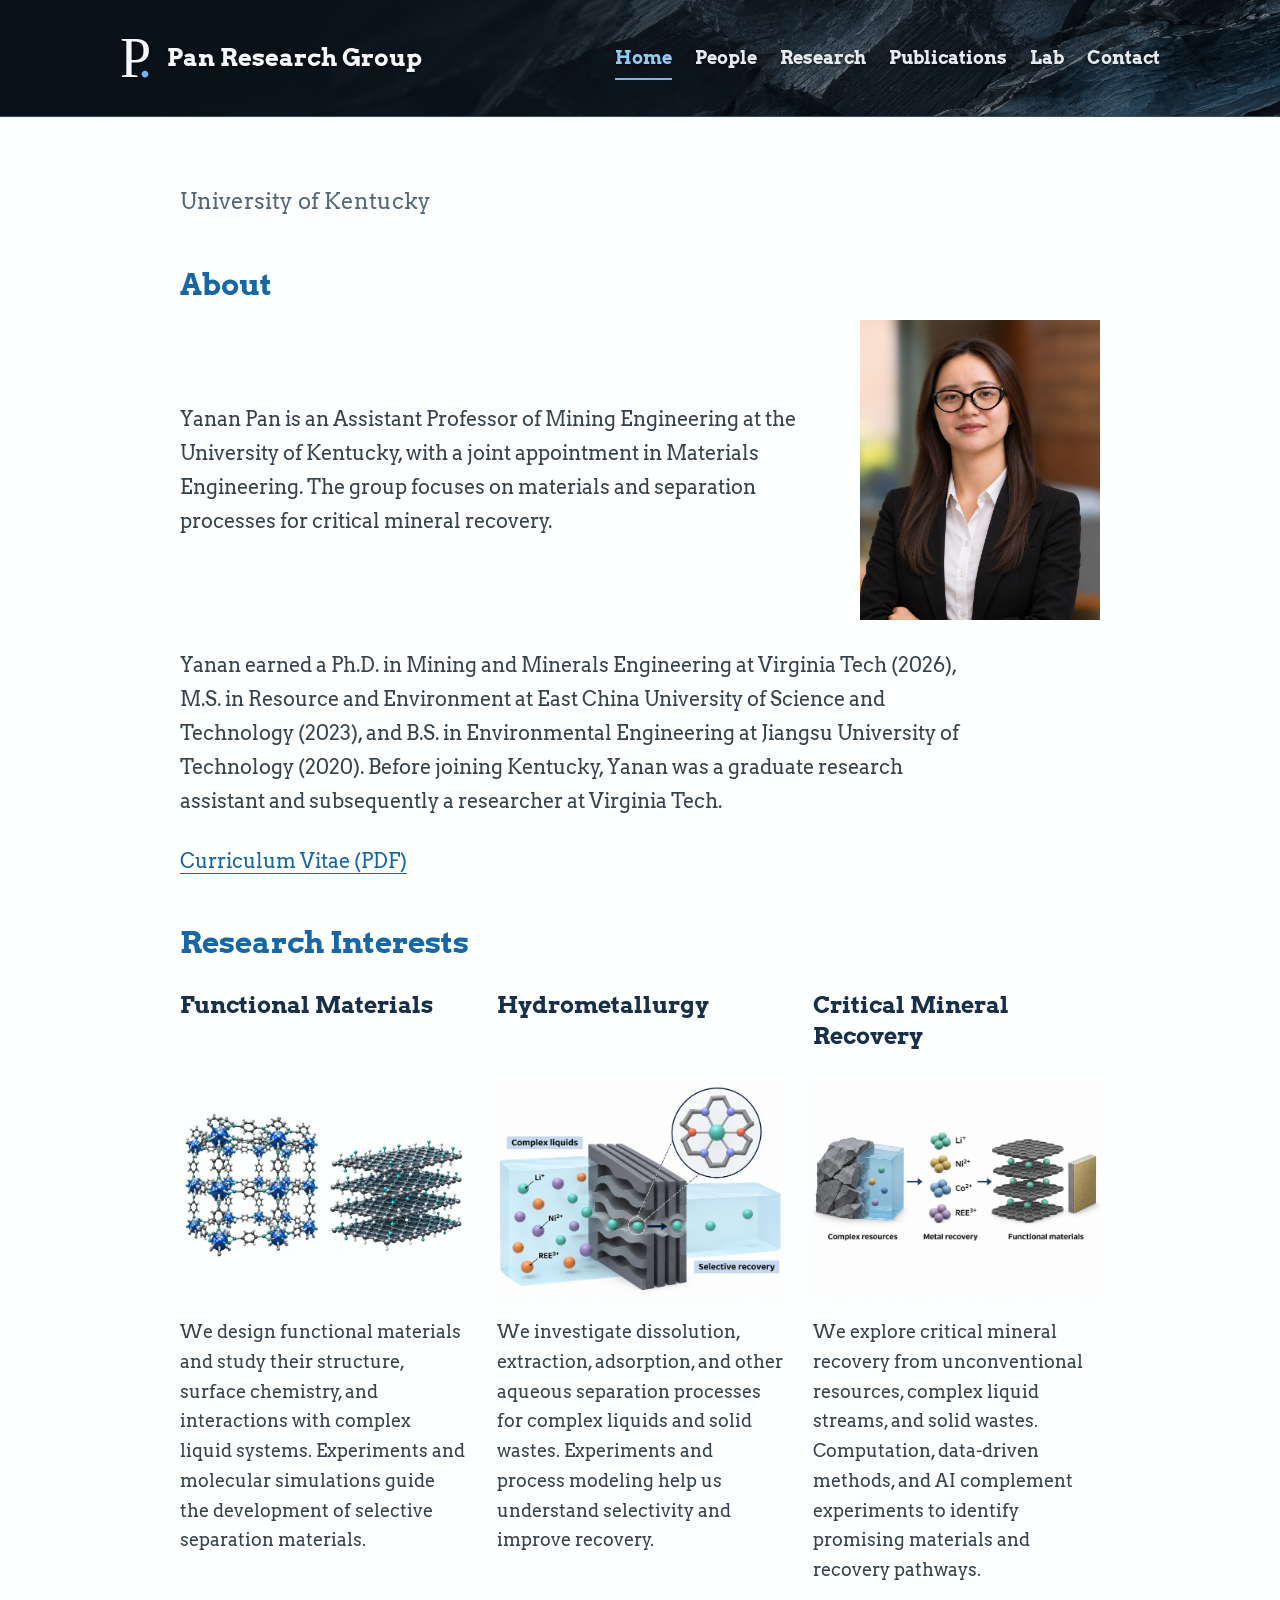
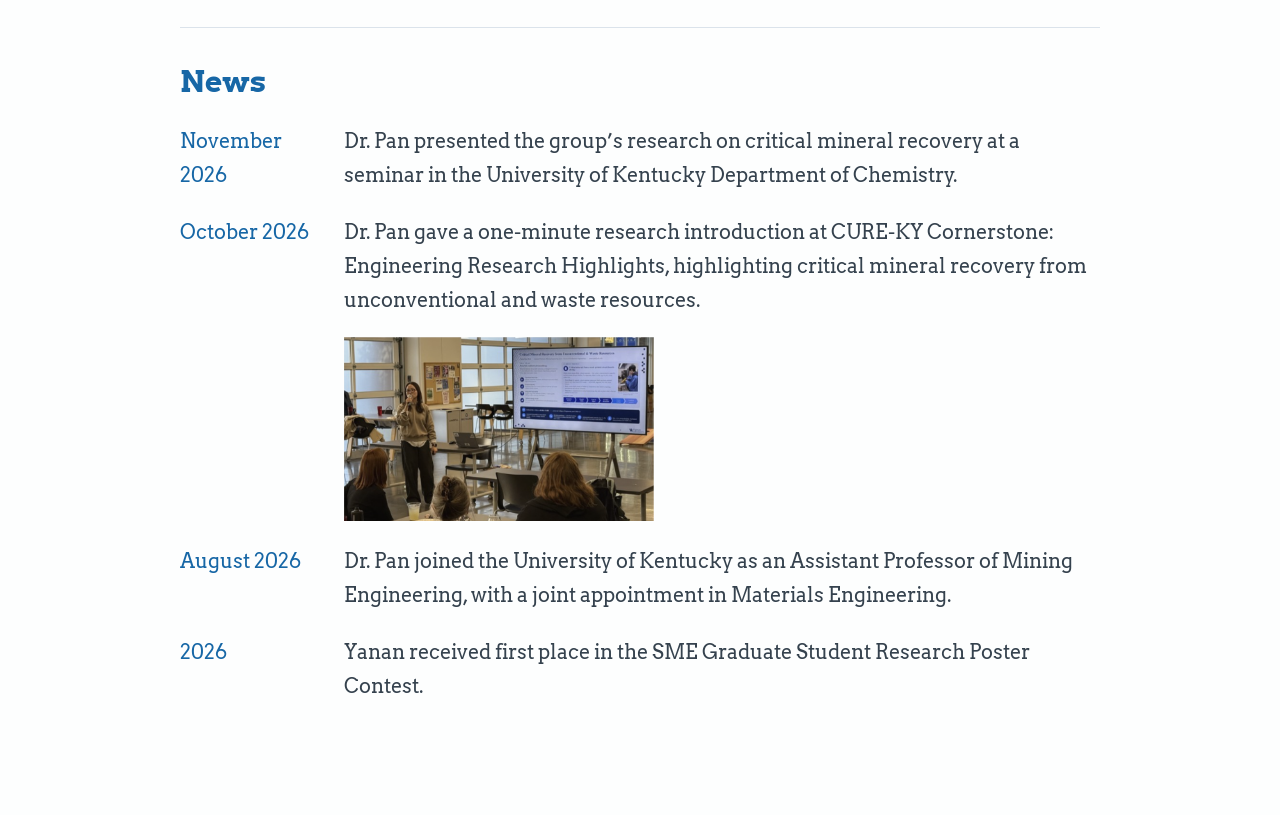
==== index.html @ d1abdb75 "Add Fe removal paper and refine figure, publication style, and News names" ====
<!doctype html>
<html lang="en">
<head>
  <meta charset="utf-8">
  <meta name="viewport" content="width=device-width, initial-scale=1">
  <meta name="description" content="Pan Research Group at the University of Kentucky. Materials, separations, and critical mineral recovery.">
  <title>Home | Pan Research Group</title>
  <link rel="stylesheet" href="styles.css">
</head>
<body>
  <a class="skip" href="#main">Skip to content</a>
  <header class="site-header">
    <div class="site-name"><span class="monogram" aria-hidden="true">P<span>.</span></span><span>Pan Research Group</span></div>
    <nav aria-label="Main navigation">
      <a href="index.html" aria-current="page">Home</a>
      <a href="people.html">People</a>
      <a href="research.html">Research</a>
      <a href="publications.html">Publications</a>
      <a href="lab.html">Lab</a>
      <a href="contact.html">Contact</a>
    </nav>
  </header>
  <main id="main">
    <p class="subtitle">University of Kentucky</p>
    <section>
      <h1 class="about-heading">About</h1>
      <div class="about-lead">
        <img class="portrait home-portrait" src="images/yanan-pan.png" alt="Yanan Pan" width="240" height="300" decoding="async">
        <p>Yanan Pan is an Assistant Professor of Mining Engineering at the University of Kentucky, with a joint appointment in Materials Engineering. The group focuses on materials and separation processes for critical mineral recovery.</p>
      </div>
      <p>Yanan earned a Ph.D. in Mining and Minerals Engineering at Virginia Tech (2026), M.S. in Resource and Environment at East China University of Science and Technology (2023), and B.S. in Environmental Engineering at Jiangsu University of Technology (2020). Before joining Kentucky, Yanan was a graduate research assistant and subsequently a researcher at Virginia Tech.</p>
      <p class="cv-link"><a href="documents/Yanan-Pan-CV.pdf" type="application/pdf" target="_blank" rel="noopener">Curriculum Vitae (PDF)</a></p>
    </section>
    <section>
      <h2 id="research-interests">Research Interests</h2>
      <div class="interest-gallery">
        <article class="interest-item">
          <h3>Functional Materials</h3>
          <img class="interest-image" src="images/functional-materials-editorial.png?v=20261115b" alt="Conceptual MOF-inspired crystal framework and layered material with a transparent background." width="1536" height="1024" loading="lazy" decoding="async">
          <p>We design functional materials and study their structure, surface chemistry, and interactions with complex liquid systems. Experiments and molecular simulations guide the development of selective separation materials.</p>
        </article>
        <article class="interest-item">
          <h3>Hydrometallurgy</h3>
          <img class="interest-image" src="images/hydrometallurgy-editorial.png?v=20261115b" alt="Conceptual ion transport through a selective layered material, with a molecular binding-site inset." width="1448" height="1086" loading="lazy" decoding="async">
          <p>We investigate dissolution, extraction, adsorption, and other aqueous separation processes for complex liquids and solid wastes. Experiments and process modeling help us understand selectivity and improve recovery.</p>
        </article>
        <article class="interest-item">
          <h3>Critical Mineral Recovery</h3>
          <img class="interest-image" src="images/critical-minerals-editorial.png?v=20261115b" alt="Conceptual recovery of lithium, nickel, cobalt and rare-earth ions from complex resources for functional materials." width="1448" height="1086" loading="lazy" decoding="async">
          <p>We explore critical mineral recovery from unconventional resources, complex liquid streams, and solid wastes. Computation, data-driven methods, and AI complement experiments to identify promising materials and recovery pathways.</p>
        </article>
      </div>
    </section>
    <section class="home-section">
      <h2>News</h2>
      <ul class="news">
        <li><time datetime="2026-11">November 2026</time><p>Dr. Pan presented the group’s research on critical mineral recovery at a seminar in the University of Kentucky Department of Chemistry.</p></li>
        <li><time datetime="2026-10">October 2026</time><div class="news-content"><p>Dr. Pan gave a one-minute research introduction at CURE-KY Cornerstone: Engineering Research Highlights, highlighting critical mineral recovery from unconventional and waste resources.</p>
          <div class="news-photo"><img src="images/cure-ky-october-2026.png" alt="Yanan Pan presenting research on critical mineral recovery at CURE-KY Cornerstone in October 2026." width="1077" height="892" loading="lazy" decoding="async"></div>
        </div></li>
        <li><time datetime="2026-08">August 2026</time><p>Dr. Pan joined the University of Kentucky as an Assistant Professor of Mining Engineering, with a joint appointment in Materials Engineering.</p></li>
        <li><time datetime="2026">2026</time><p>Yanan received first place in the SME Graduate Student Research Poster Contest.</p></li>
      </ul>
    </section>
  </main>
</body>
</html>
---- styles.css ----
/* A quiet, text-first academic website. */
:root { color-scheme: light; --ink: #24394a; --body: #3e464d; --accent: #294e71; --line: #d9dfe3; }
* { box-sizing: border-box; }
body { margin: 0; background: #fdfdfb; color: var(--body); font-family: Arial, Helvetica, sans-serif; font-size: 20px; line-height: 1.7; }
.site-header, main { width: min(920px, calc(100% - 64px)); margin-inline: auto; }
.site-header { display: flex; align-items: center; justify-content: space-between; gap: 32px; padding: 32px 0 25px; border-bottom: 1px solid var(--line); }
.site-name { color: var(--ink); font-family: Georgia, 'Times New Roman', serif; font-size: 24px; white-space: nowrap; }
nav { display: flex; gap: 27px; flex-wrap: wrap; }
a { color: var(--accent); text-underline-offset: 5px; text-decoration-thickness: 1px; }
a:hover { color: #101f2b; }
nav a { font-size: 18px; text-decoration: none; padding: 5px 0; }
nav a[aria-current="page"] { color: var(--ink); box-shadow: 0 2px var(--accent); }
a:focus-visible { outline: 2px solid var(--accent); outline-offset: 5px; }
main { padding: 58px 0 80px; }
h1, h2 { color: var(--ink); font-family: Georgia, 'Times New Roman', serif; font-weight: 400; }
h1 { margin: 0; font-size: clamp(40px, 5vw, 56px); line-height: 1.15; letter-spacing: -1.1px; }
h2 { margin: 0 0 16px; font-size: 30px; line-height: 1.3; }
p { max-width: 780px; margin: 0 0 20px; }
.subtitle { margin-top: 14px; color: var(--accent); font-size: 22px; }
section { margin-top: 45px; }
.interests { margin: 0; padding-left: 25px; }
.interests li { padding-left: 6px; margin: 9px 0; }
.interests li::marker { color: var(--accent); }
.education { list-style: none; margin: 0; padding: 0; }
.education li { margin-bottom: 25px; }
strong { font-weight: 600; }
.contact { margin-top: 42px; }
.publication-intro { margin-top: 25px; }
.papers { list-style: none; padding: 0; margin: 42px 0 0; }
.papers li { padding: 0 0 30px; margin-bottom: 30px; border-bottom: 1px solid var(--line); }
.papers li:last-child { border-bottom: 0; margin-bottom: 0; padding-bottom: 0; }
.papers h2 { font-family: Arial, Helvetica, sans-serif; font-size: 23px; line-height: 1.5; font-weight: 600; margin-bottom: 15px; }
.papers h2 a { text-decoration: none; }
.papers h2 a:hover { text-decoration: underline; }
.papers p { margin: 4px 0; font-size: 18px; line-height: 1.65; }
.skip { position: absolute; top: -100px; left: 16px; padding: 8px 12px; background: white; }
.skip:focus { top: 8px; }
@media(max-width: 760px) {
  .site-header, main { width: calc(100% - 40px); }
  .site-header { align-items: flex-start; flex-direction: column; gap: 18px; padding: 25px 0 20px; }
  nav { gap: 24px; }
  nav a { font-size: 17px; }
  main { padding-top: 38px; padding-bottom: 55px; }
  body { font-size: 19px; }
  h1 { font-size: 42px; }
  h2 { font-size: 28px; }
  section { margin-top: 36px; }
  .subtitle { font-size: 20px; }
  .papers h2 { font-size: 22px; }
}
@media(max-width: 370px) { nav { gap: 17px; } nav a { font-size: 16px; } }

/* Restore the original monogram; keep the page text-led. */
.site-name { display: flex; align-items: center; gap: 15px; }
.monogram { font-family: Georgia, 'Times New Roman', serif; font-size: 56px; line-height: 1; letter-spacing: -7px; padding-right: 7px; }
.monogram span { color: #347969; }
.home-section { border-top: 1px solid var(--line); padding-top: 34px; margin-top: 42px; }
.home-education, .projects, .news { list-style: none; padding: 0; margin: 0; }
.home-education li, .projects li { margin-bottom: 23px; }
.home-education li:last-child, .projects li:last-child { margin-bottom: 0; }
.news li { display: grid; grid-template-columns: 140px 1fr; gap: 24px; margin-top: 23px; }
.news time { color: var(--accent); }
.news p { margin: 0; }
@media (min-width: 761px) and (max-width: 980px) { .site-header { flex-direction: column; align-items: flex-start; gap: 20px; } }
@media (max-width: 760px) { .monogram { font-size: 50px; } .site-name { gap: 13px; } .home-section { padding-top: 28px; margin-top: 34px; } .news li { grid-template-columns: 1fr; gap: 6px; } }

.students { border-top: 1px solid var(--line); padding-top: 32px; }
.student-list { list-style: none; margin: 0; padding: 0; }
.student-list li { margin-top: 25px; }
.student-list h3 { font-family: Georgia, 'Times New Roman', serif; font-size: 25px; font-weight: 400; line-height: 1.3; color: var(--ink); margin: 0 0 8px; }
.student-list p { margin: 0; }

/* Consistent 4:5 portrait windows; original photo files remain unchanged. */
.portrait { display: block; width: 240px; height: 300px; object-fit: cover; object-position: 50% 30%; flex: none; }
.person-row { display: grid; grid-template-columns: 240px minmax(0, 1fr); gap: 38px; align-items: start; }
.person-details { padding-top: 5px; }
.person-details p:last-child { margin-bottom: 0; }
.student-list .person-row { margin-top: 32px; }
.student-list h3 { font-size: 28px; }
.about-lead { display: grid; grid-template-columns: minmax(0, 1fr) 240px; gap: 36px; align-items: center; margin-bottom: 28px; }
.about-lead .portrait { grid-column: 2; grid-row: 1; }
.about-lead p { grid-column: 1; grid-row: 1; margin: 0; }
@media (max-width: 620px) {
  .about-lead, .person-row { grid-template-columns: 1fr; gap: 24px; }
  .about-lead .portrait, .about-lead p { grid-column: auto; grid-row: auto; }
  .portrait { max-width: 100%; }
  .student-list .person-row { margin-top: 32px; }
}

/* Dark frame with a clear, blue-accented reading surface. */
:root { --ink: #172f48; --body: #35424e; --accent: #1767a6; --line: #dbe3eb; }
body { background: #191d23; }
.site-header { width: min(1040px, calc(100% - 64px)); padding: 30px 0; border-bottom: 0; }
.site-name { color: #f6f8fb; }
.monogram span { color: #72b9ed; }
nav a { color: #e6ebf1; }
nav a:hover { color: #8dccf7; }
nav a[aria-current="page"] { color: #8dccf7; box-shadow: 0 2px #72b9ed; }
main { width: min(1040px, calc(100% - 64px)); background: #fdfefe; margin-bottom: 48px; padding: 52px 60px 64px; border-top: 4px solid #428ec5; }
h1 { color: #152a3e; }
h2 { color: #1767a6; }
.subtitle { color: #52677b; }
.student-list h3 { color: #172f48; }
.home-section, .students { border-color: #dbe3eb; }
.portrait { background: #e5eaf0; }
@media(max-width: 760px) {
  .site-header { width: calc(100% - 40px); padding: 24px 0; }
  main { width: calc(100% - 24px); padding: 32px 22px 44px; margin-bottom: 24px; }
  h1 { font-size: 40px; }
}
@media (min-width: 621px) and (max-width: 820px) { .about-lead, .person-row { grid-template-columns: 1fr; gap: 24px; } .about-lead .portrait, .about-lead p { grid-column: auto; grid-row: auto; } }

/* Recruitment announcement, with the same restrained blue accent. */
nav { column-gap: 23px; row-gap: 10px; }
.openings { border-left: 3px solid #428ec5; padding: 3px 0 3px 25px; }
.opening-term { color: var(--accent); font-size: 24px; font-weight: 600; margin-top: -4px; }
.openings p:last-child { margin-bottom: 0; }
.contact-email { overflow-wrap: anywhere; }
@media(max-width: 760px) { .openings { padding-left: 18px; } nav { column-gap: 24px; row-gap: 10px; } }

/* Typography matched to quan-research.com: Arvo regular and bold. */
@font-face { font-family: 'Arvo'; font-style: normal; font-weight: 400; font-display: swap; src: url('fonts/arvo-regular.ttf') format('truetype'); }
@font-face { font-family: 'Arvo'; font-style: normal; font-weight: 700; font-display: swap; src: url('fonts/arvo-bold.ttf') format('truetype'); }
@font-face { font-family: 'Arvo'; font-style: italic; font-weight: 400; font-display: swap; src: url('fonts/arvo-italic.ttf') format('truetype'); }
@font-face { font-family: 'Arvo'; font-style: italic; font-weight: 700; font-display: swap; src: url('fonts/arvo-bold-italic.ttf') format('truetype'); }
body, .site-name, h1, h2, h3, .student-list h3, .papers h2 { font-family: 'Arvo', Georgia, serif; }
h1, h2, h3, .site-name, .student-list h3, .papers h2, nav a { font-weight: 700; }
strong, .opening-term { font-weight: 700; }
h1 { letter-spacing: -0.5px; }
.monogram { font-family: Georgia, 'Times New Roman', serif; font-weight: 400; }
@media (max-width: 1150px) { .site-header { flex-direction: column; align-items: flex-start; gap: 20px; } }

/* Full-width light page; dark background belongs only to the top navigation. */
body { background: #fdfefe; }
.site-header {
  width: 100%;
  background: #191d23;
  padding: 30px max(32px, calc((100% - 1040px) / 2));
}
main { border-top: 0; }
@media(max-width: 760px) {
  .site-header { width: 100%; padding: 24px 20px; }
}

.affiliation-logos { display: flex; align-items: center; justify-content: space-between; gap: 36px; background: #0033a0; padding: 28px 32px; margin: 30px 0 0; }
.affiliation-logos img { display: block; height: auto; object-fit: contain; min-width: 0; }
.university-logo { width: 39%; }
.college-logo { width: 53%; }
.cv-link { margin: 26px 0 0; }
@media(max-width: 640px) { .affiliation-logos { flex-direction: column; gap: 22px; padding: 26px 20px; } .university-logo { width: min(100%, 300px); } .college-logo { width: 100%; max-width: 380px; } }

/* Dark mineral texture is decorative; the reading area stays light. */
.site-header {
  background-color: #111a24;
  background-image: linear-gradient(90deg, rgba(8, 16, 25, .70), rgba(8, 16, 25, .38)), url('images/mineral-header.png');
  background-size: cover;
  background-position: center 52%;
  border-bottom: 1px solid #354b60;
}
.site-name, nav a { text-shadow: 0 1px 3px rgba(0, 0, 0, .65); }
.about-heading { color: var(--accent); font-size: 30px; line-height: 1.3; letter-spacing: normal; margin: 0 0 16px; }
@media(max-width: 760px) { .site-header { background-position: 65% center; } .about-heading { font-size: 28px; } }
@media(max-width: 400px) { .site-name { font-size: 18px; gap: 10px; } .monogram { font-size: 44px; } }

/* One full illustration beneath each research-interest heading. */
.interest-gallery { margin-top: 28px; }
.interest-item { margin: 0 0 42px; }
.interest-item:last-child { margin-bottom: 0; }
.interest-item h3 { font-size: 25px; line-height: 1.4; color: var(--ink); margin: 0 0 18px; }
.interest-image { display: block; width: 100%; max-width: 760px; height: auto; aspect-ratio: 3 / 2; object-fit: contain; }
@media(max-width: 760px) { .interest-item h3 { font-size: 23px; } .interest-item { margin-bottom: 32px; } }

/* Research overview: title, illustration, then concise explanation. */
.interest-gallery { display: grid; grid-template-columns: repeat(3, minmax(0, 1fr)); gap: 30px; }
.interest-item, .interest-item:last-child { display: grid; grid-template-rows: 72px auto 1fr; align-content: start; gap: 20px; margin: 0; min-width: 0; }
.interest-item h3 { font-size: 23px; line-height: 1.35; margin: 0; }
.interest-image { width: 100%; max-width: none; height: auto; aspect-ratio: 4 / 3; object-fit: contain; }
.interest-item p { font-size: 18px; line-height: 1.65; margin: 0; }
@media(max-width: 850px) { .interest-gallery { grid-template-columns: 1fr; gap: 38px; } .interest-item, .interest-item:last-child { grid-template-rows: auto auto auto; gap: 18px; } .interest-item h3 { font-size: 25px; } .interest-image { max-width: 600px; } .interest-item p { font-size: 19px; } }

/* Education stays with the student profile. */
.student-education { margin-top: 24px; }
.student-education p { font-size: 18px; line-height: 1.65; margin: 0 0 16px; }
.student-education p:last-child { margin-bottom: 0; }

/* Display only the event photograph from the owner-provided screenshot. */
.news-content { min-width: 0; }
.news-photo { position: relative; width: 50%; max-width: 310px; aspect-ratio: 890 / 530; overflow: hidden; margin-top: 20px; }
.news-photo img { position: absolute; width: 121.01124%; max-width: none; height: auto; left: -14.1573%; top: -67.73585%; }

/* Research: spacious overview and three illustrated research themes. */
.research-overview { margin: 0 auto; max-width: 840px; }
.research-page h1, .research-topic h2 { text-align: center; color: var(--ink); }
.research-page h1 { font-size: clamp(34px, 4vw, 46px); line-height: 1.25; }
.research-page h1::after, .research-topic h2::after { content: ''; display: block; width: 76px; height: 2px; background: #428ec5; margin: 26px auto 36px; }
.research-overview p { max-width: none; font-size: 21px; line-height: 1.8; }
.research-overview p:last-child { margin-bottom: 0; }
.research-topic { margin-top: 72px; }
.research-topic h2 { font-size: clamp(26px, 3vw, 34px); line-height: 1.35; margin: 0; }
.research-topic-body { display: grid; grid-template-columns: minmax(0, .95fr) minmax(0, 1.15fr); gap: 42px; align-items: center; }
.research-topic-body img { display: block; width: 100%; height: auto; aspect-ratio: 4 / 3; object-fit: contain; }
.research-topic-body p { font-size: 20px; line-height: 1.75; margin: 0 0 18px; }
.research-topic-body p:last-child { margin-bottom: 0; }
@media (max-width: 820px) {
  .research-topic { margin-top: 50px; }
  .research-topic-body { grid-template-columns: 1fr; gap: 24px; }
  .research-topic-body img { width: 100%; max-width: 460px; margin: 0 auto; }
  .research-overview p, .research-topic-body p { font-size: 19px; }
  .research-page h1::after, .research-topic h2::after { margin: 22px auto 28px; }
}

/* Published figures: original image files, with CSS windows for indicated details. */
.paper-figure { margin: 0; min-width: 0; }
.paper-art { display: flex; align-items: center; width: 100%; aspect-ratio: 4 / 3; }
.paper-art > img { display: block; width: 100%; height: auto; aspect-ratio: auto; object-fit: contain; }
.paper-window { display: block; position: relative; overflow: hidden; width: 100%; }
.paper-window img, .research-topic-body .paper-window img { position: absolute; display: block; max-width: none; height: auto; aspect-ratio: auto; margin: 0; }
.paper-figure figcaption { font-size: 12px; line-height: 1.6; color: #52677b; margin-top: 10px; }
.paper-figure figcaption a { color: inherit; text-decoration: none; }
.paper-figure figcaption a:hover { text-decoration: underline; }
.paper-figure figcaption span { display: block; }
@media (max-width: 820px) {
  .research-topic-body > .paper-figure { width: 100%; max-width: 460px; margin: 0 auto; }
  .research-topic-body .paper-art > img { width: 100%; max-width: none; margin: 0; }
}

/* Hide stray panel marks in the supplied diagram without altering its scientific content. */
.adsorbent-diagram { display: block; position: relative; width: 100%; }
.research-topic-body .adsorbent-diagram img { display: block; width: 100%; max-width: none; height: auto; aspect-ratio: auto; margin: 0; }
.adsorbent-diagram::before, .adsorbent-diagram::after { content: ''; position: absolute; left: 0; background: #fff; pointer-events: none; }
.adsorbent-diagram::before { top: 0; width: 10%; height: 12%; }
.adsorbent-diagram::after { bottom: 0; width: 10%; height: 3%; }
/* Quieter publication typography, retaining clear contrast and hierarchy. */
.papers h2 { font-size: 20px; line-height: 1.55; margin-bottom: 10px; }
.papers h2 a { color: #476782; }
.papers h2 a:hover { color: #234c70; }
.papers p { font-size: 16px; line-height: 1.7; color: #52616d; }
.papers p:last-child { color: #687784; }
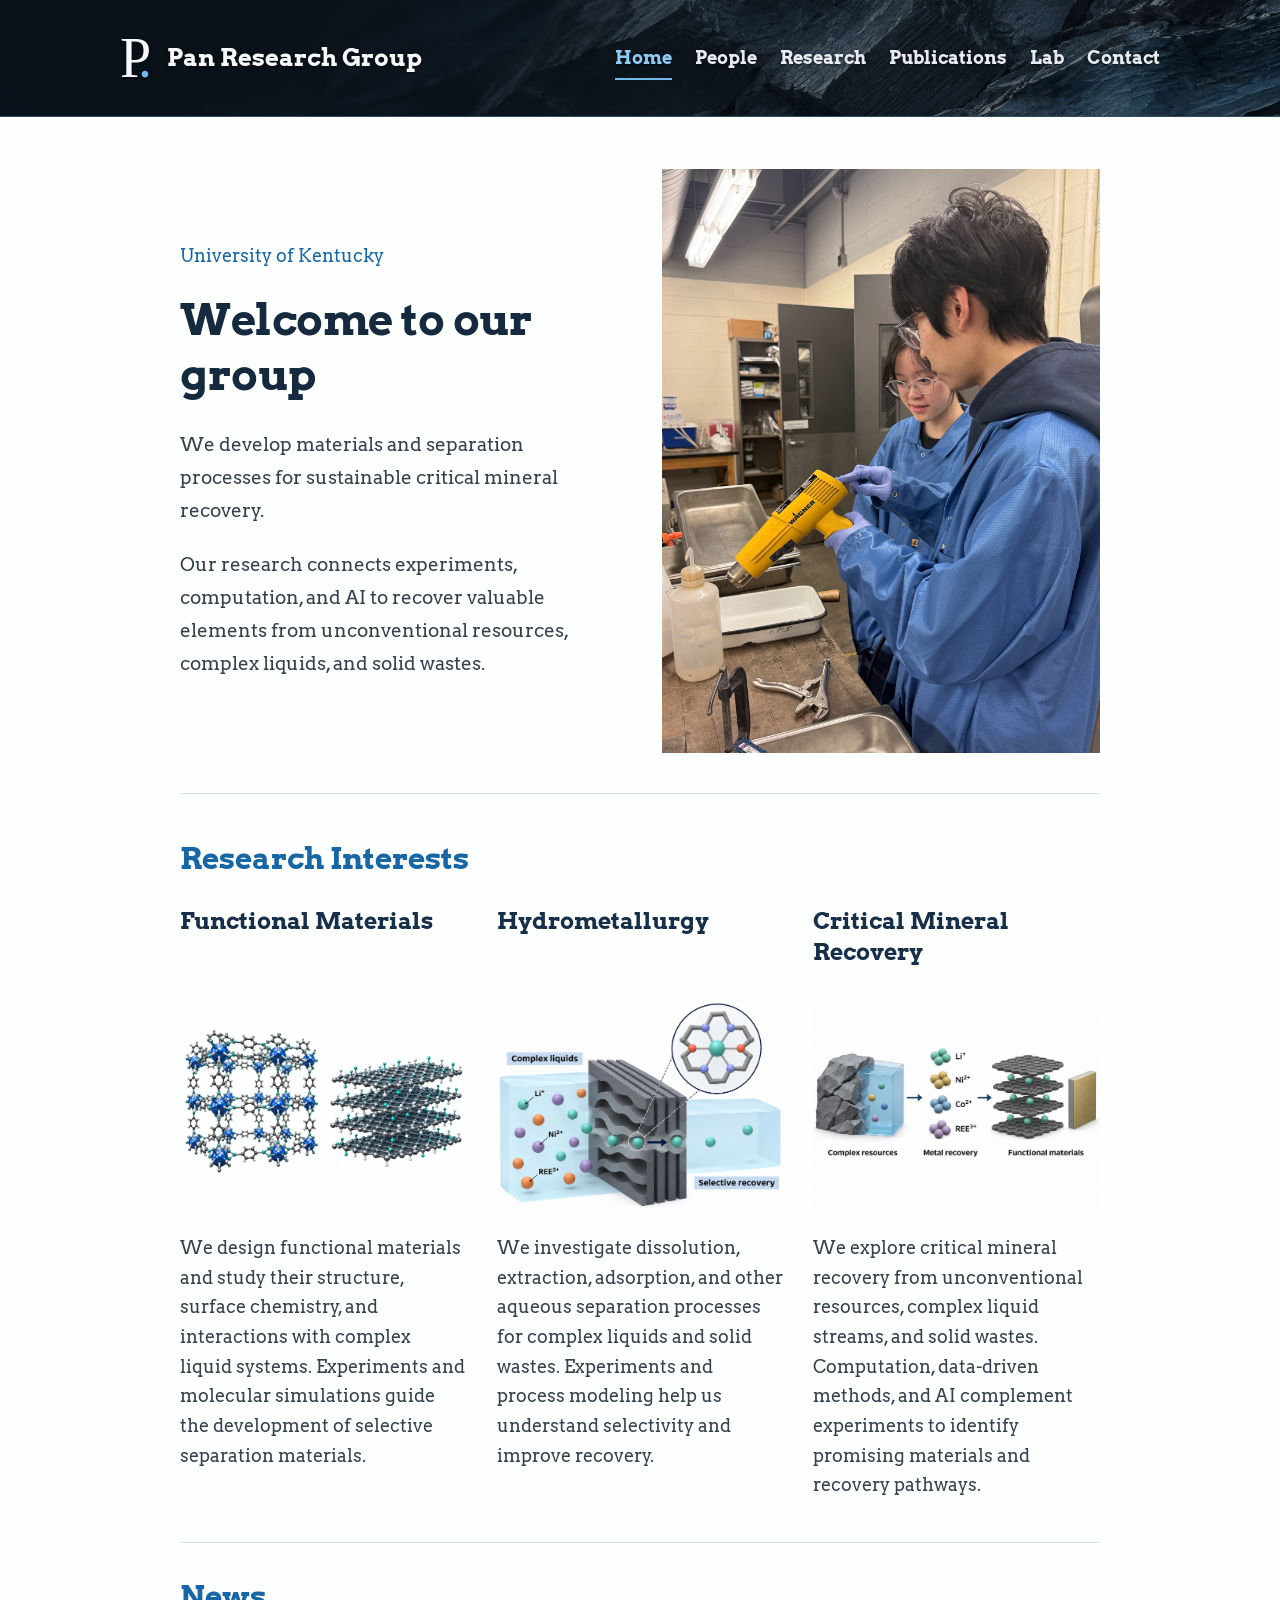
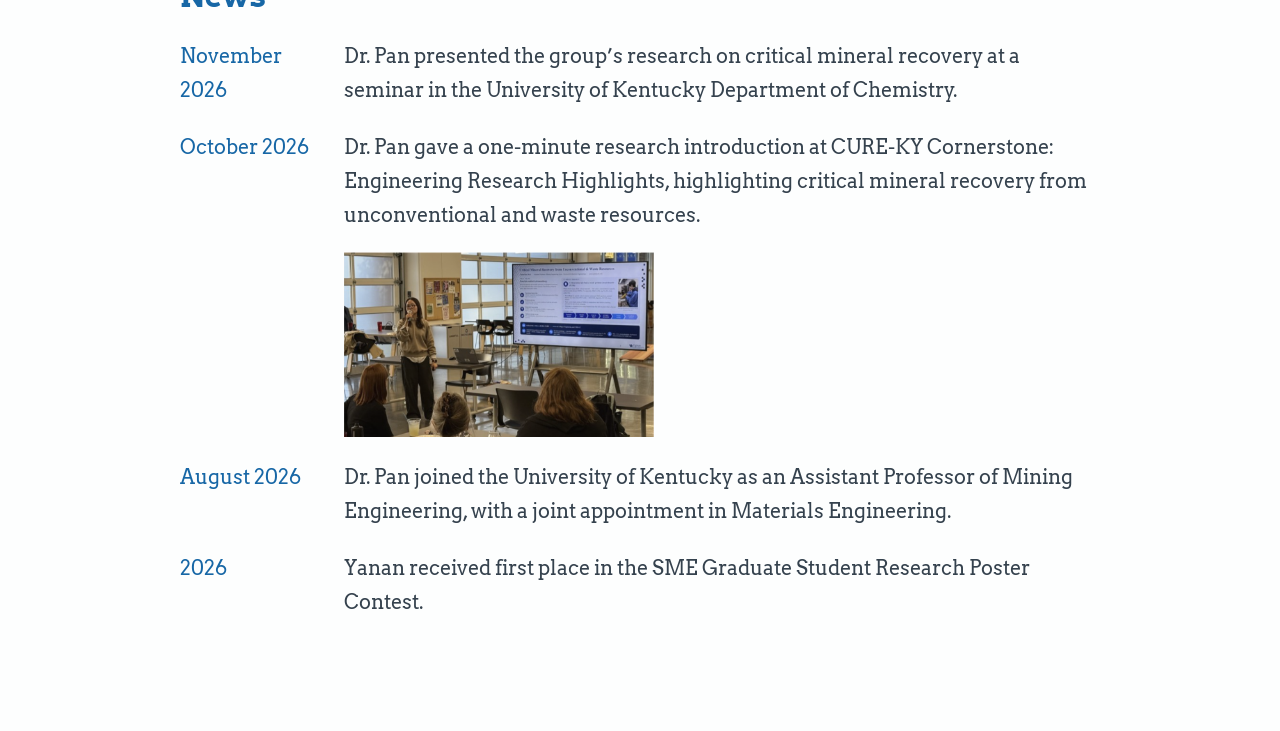
==== commit b132ee69: "Make Home a group welcome and move CV to People" ====
--- a/index.html
+++ b/index.html
@@ -5,7 +5,7 @@
   <meta name="viewport" content="width=device-width, initial-scale=1">
   <meta name="description" content="Pan Research Group at the University of Kentucky. Materials, separations, and critical mineral recovery.">
   <title>Home | Pan Research Group</title>
-  <link rel="stylesheet" href="styles.css">
+  <link rel="stylesheet" href="styles.css?v=20261116-welcome">
 </head>
 <body>
   <a class="skip" href="#main">Skip to content</a>
@@ -21,15 +21,14 @@
     </nav>
   </header>
   <main id="main">
-    <p class="subtitle">University of Kentucky</p>
-    <section>
-      <h1 class="about-heading">About</h1>
-      <div class="about-lead">
-        <img class="portrait home-portrait" src="images/yanan-pan.png" alt="Yanan Pan" width="240" height="300" decoding="async">
-        <p>Yanan Pan is an Assistant Professor of Mining Engineering at the University of Kentucky, with a joint appointment in Materials Engineering. The group focuses on materials and separation processes for critical mineral recovery.</p>
+    <section class="group-welcome" aria-labelledby="welcome-heading">
+      <div class="welcome-copy">
+        <p class="welcome-affiliation">University of Kentucky</p>
+        <h1 id="welcome-heading">Welcome to our group</h1>
+        <p>We develop materials and separation processes for sustainable critical mineral recovery.</p>
+        <p>Our research connects experiments, computation, and AI to recover valuable elements from unconventional resources, complex liquids, and solid wastes.</p>
       </div>
-      <p>Yanan earned a Ph.D. in Mining and Minerals Engineering at Virginia Tech (2026), M.S. in Resource and Environment at East China University of Science and Technology (2023), and B.S. in Environmental Engineering at Jiangsu University of Technology (2020). Before joining Kentucky, Yanan was a graduate research assistant and subsequently a researcher at Virginia Tech.</p>
-      <p class="cv-link"><a href="documents/Yanan-Pan-CV.pdf" type="application/pdf" target="_blank" rel="noopener">Curriculum Vitae (PDF)</a></p>
+      <img class="welcome-photo" src="images/students-in-lab.png" alt="Students working together in the laboratory." width="3024" height="4032" fetchpriority="high" decoding="async">
     </section>
     <section>
       <h2 id="research-interests">Research Interests</h2>
--- a/styles.css
+++ b/styles.css
@@ -236,3 +236,44 @@
 .papers h2 a:hover { color: #234c70; }
 .papers p { font-size: 16px; line-height: 1.7; color: #52616d; }
 .papers p:last-child { color: #687784; }
+
+/* Compact university marks on the Contact page, with no banner background. */
+.contact-affiliations { display: flex; flex-wrap: wrap; align-items: center; gap: 28px 36px; margin-top: 44px; padding-top: 28px; border-top: 1px solid var(--line); }
+.contact-logo { display: block; flex: none; object-fit: contain; max-width: 100%; height: auto; }
+.contact-logo-uk { width: 190px; }
+.contact-logo-engineering { width: 280px; }
+@media(max-width: 520px) { .contact-affiliations { gap: 22px; } }
+
+/* Equipment photos supplied in the owner's equipment list. */
+.equipment-grid { display: grid; grid-template-columns: repeat(3, minmax(0, 1fr)); gap: 34px 28px; margin-top: 30px; }
+.equipment-item { margin: 0; min-width: 0; }
+.equipment-item img { display: block; width: 100%; height: 185px; object-fit: contain; }
+.equipment-item figcaption { margin-top: 14px; color: var(--ink); font-size: 17px; line-height: 1.5; text-align: center; }
+@media(max-width: 760px) { .equipment-grid { grid-template-columns: repeat(2,minmax(0,1fr)); gap: 28px 20px; } .equipment-item img { height: 155px; } }
+@media(max-width: 440px) { .equipment-grid { grid-template-columns: 1fr; } .equipment-item img { height: 190px; } }
+
+.equipment-item img.equipment-rotated { width: 185px; margin-inline: auto; transform: rotate(90deg); }
+@media(max-width:760px) { .equipment-item img.equipment-rotated { width:155px; } }
+@media(max-width:440px) { .equipment-item img.equipment-rotated { width:190px; } }
+
+/* One year label at the left of each group of selected publications. */
+.publication-year { display: grid; grid-template-columns: 88px minmax(0,1fr); gap: 28px; margin-top: 38px; }
+.publication-year > h2 { font-size: 26px; line-height: 1.4; margin: 0; color: #476782; }
+.publication-year .papers { margin: 0; }
+.papers h3 { font-size: 20px; line-height: 1.55; margin: 0 0 10px; }
+.papers h3 a { color: #476782; text-decoration: none; }
+.papers h3 a:hover { color: #234c70; text-decoration: underline; }
+@media(max-width:600px) { .publication-year { grid-template-columns: 1fr; gap: 18px; } }
+
+.journal-covers { display: grid; grid-template-columns: repeat(3,minmax(0,1fr)); gap: 28px; max-width: 760px; margin: 30px 0; }
+.journal-covers img { display: block; width: 100%; height: 245px; object-fit: contain; object-position: left center; }
+@media(max-width:600px) { .journal-covers { gap: 12px; } .journal-covers img { height: auto; aspect-ratio: 3 / 4; } }
+
+/* A group welcome with an authentic laboratory photograph. */
+.group-welcome { display: grid; grid-template-columns: 1fr 1fr; align-items: center; gap: 44px; margin-top: 0; padding-bottom: 40px; border-bottom: 1px solid var(--line); }
+.welcome-affiliation { color: var(--accent); font-size: 18px; margin-bottom: 20px; }
+.welcome-copy h1 { font-size: clamp(32px, 3.5vw, 44px); line-height: 1.25; margin-bottom: 26px; }
+.welcome-copy p:not(.welcome-affiliation) { font-size: 19px; line-height: 1.75; }
+.welcome-copy p:last-child { margin-bottom: 0; }
+.welcome-photo { display: block; width: 100%; height: auto; aspect-ratio: 3 / 4; object-fit: cover; }
+@media(max-width:760px) { .group-welcome { grid-template-columns: 1fr; gap: 28px; padding-bottom: 32px; } .welcome-photo { max-width: 440px; margin-inline: auto; } .welcome-copy h1 { font-size: 34px; } }
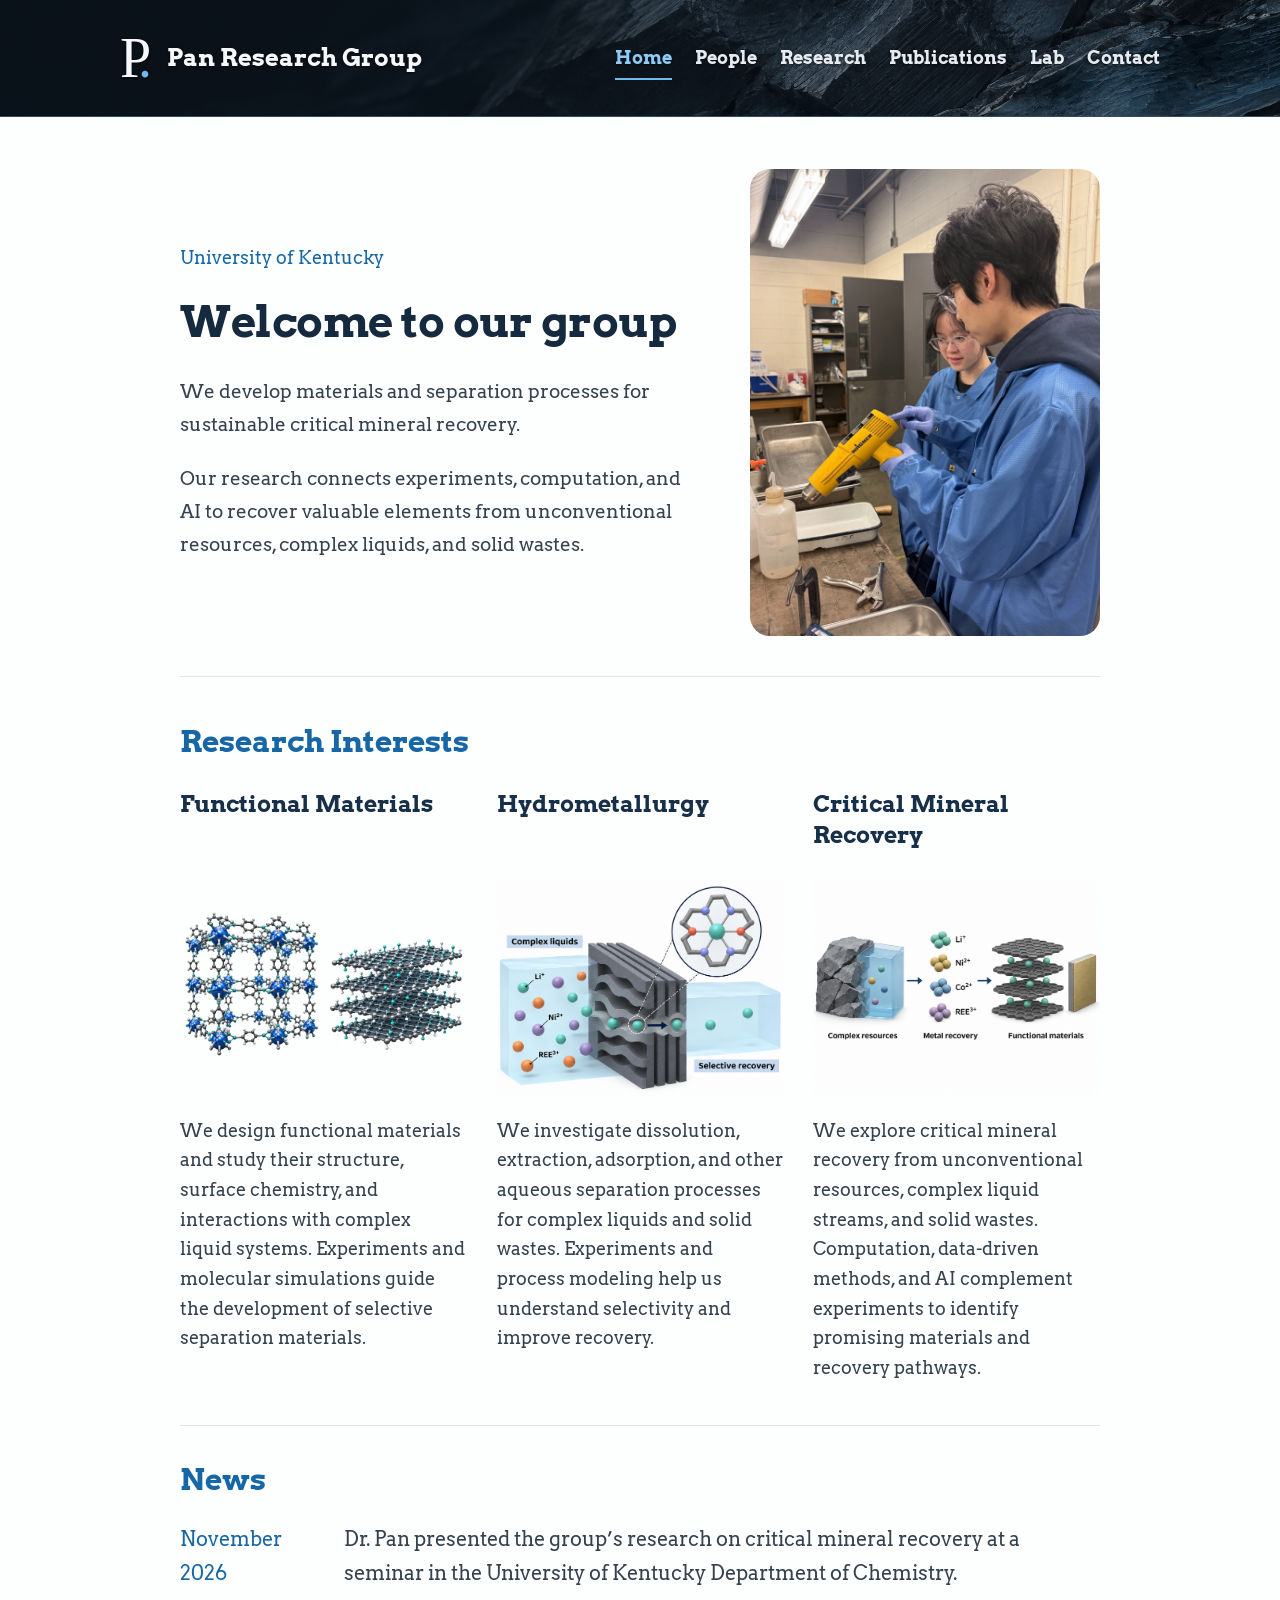
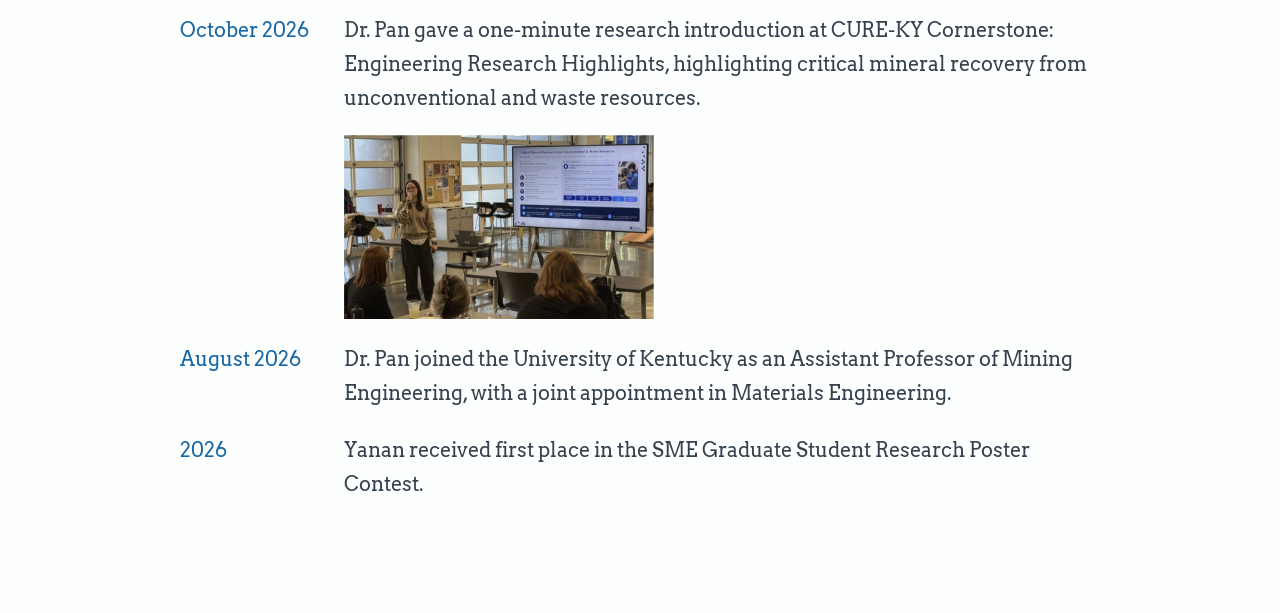
==== commit a7ec66e4: "Reduce welcome photo size and soften corners" ====
--- a/index.html
+++ b/index.html
@@ -5,7 +5,7 @@
   <meta name="viewport" content="width=device-width, initial-scale=1">
   <meta name="description" content="Pan Research Group at the University of Kentucky. Materials, separations, and critical mineral recovery.">
   <title>Home | Pan Research Group</title>
-  <link rel="stylesheet" href="styles.css?v=20261116-welcome">
+  <link rel="stylesheet" href="styles.css?v=20261116-rounded">
 </head>
 <body>
   <a class="skip" href="#main">Skip to content</a>
--- a/styles.css
+++ b/styles.css
@@ -270,10 +270,10 @@
 @media(max-width:600px) { .journal-covers { gap: 12px; } .journal-covers img { height: auto; aspect-ratio: 3 / 4; } }
 
 /* A group welcome with an authentic laboratory photograph. */
-.group-welcome { display: grid; grid-template-columns: 1fr 1fr; align-items: center; gap: 44px; margin-top: 0; padding-bottom: 40px; border-bottom: 1px solid var(--line); }
+.group-welcome { display: grid; grid-template-columns: minmax(0, 1fr) minmax(0, 350px); align-items: center; gap: 52px; margin-top: 0; padding-bottom: 40px; border-bottom: 1px solid var(--line); }
 .welcome-affiliation { color: var(--accent); font-size: 18px; margin-bottom: 20px; }
 .welcome-copy h1 { font-size: clamp(32px, 3.5vw, 44px); line-height: 1.25; margin-bottom: 26px; }
 .welcome-copy p:not(.welcome-affiliation) { font-size: 19px; line-height: 1.75; }
 .welcome-copy p:last-child { margin-bottom: 0; }
-.welcome-photo { display: block; width: 100%; height: auto; aspect-ratio: 3 / 4; object-fit: cover; }
-@media(max-width:760px) { .group-welcome { grid-template-columns: 1fr; gap: 28px; padding-bottom: 32px; } .welcome-photo { max-width: 440px; margin-inline: auto; } .welcome-copy h1 { font-size: 34px; } }
+.welcome-photo { display: block; width: 100%; max-width: 350px; height: auto; aspect-ratio: 3 / 4; object-fit: cover; border-radius: 20px; }
+@media(max-width:760px) { .group-welcome { grid-template-columns: 1fr; gap: 28px; padding-bottom: 32px; } .welcome-photo { max-width: 320px; margin-inline: auto; } .welcome-copy h1 { font-size: 34px; } }
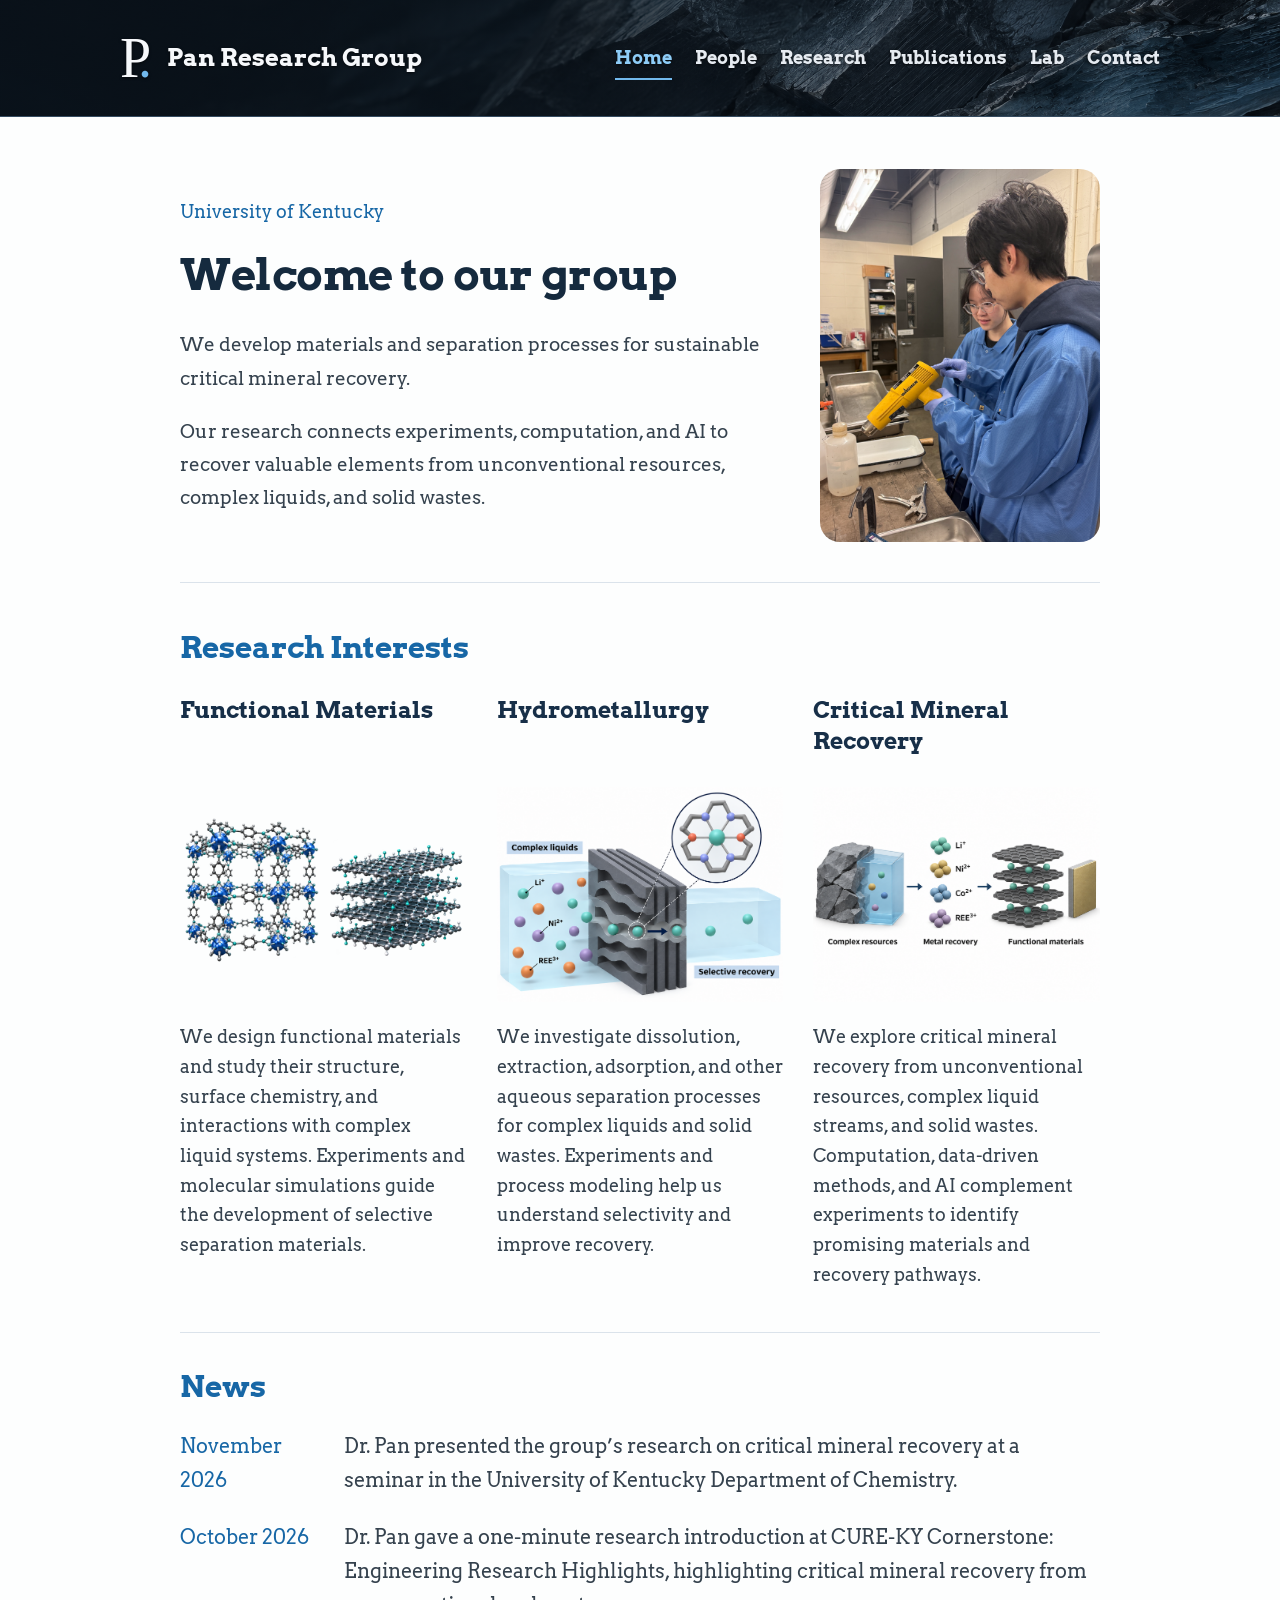
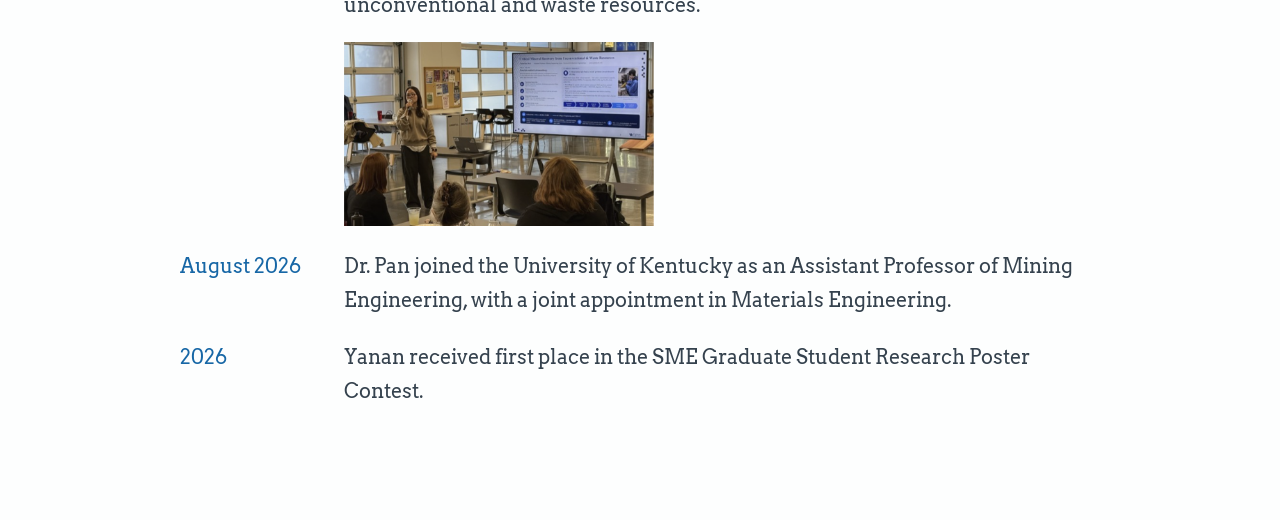
==== commit e7ff1d38: "Make homepage student photo more compact" ====
--- a/index.html
+++ b/index.html
@@ -5,7 +5,7 @@
   <meta name="viewport" content="width=device-width, initial-scale=1">
   <meta name="description" content="Pan Research Group at the University of Kentucky. Materials, separations, and critical mineral recovery.">
   <title>Home | Pan Research Group</title>
-  <link rel="stylesheet" href="styles.css?v=20261116-rounded">
+  <link rel="stylesheet" href="styles.css?v=20261116-compact">
 </head>
 <body>
   <a class="skip" href="#main">Skip to content</a>
--- a/styles.css
+++ b/styles.css
@@ -270,10 +270,10 @@
 @media(max-width:600px) { .journal-covers { gap: 12px; } .journal-covers img { height: auto; aspect-ratio: 3 / 4; } }
 
 /* A group welcome with an authentic laboratory photograph. */
-.group-welcome { display: grid; grid-template-columns: minmax(0, 1fr) minmax(0, 350px); align-items: center; gap: 52px; margin-top: 0; padding-bottom: 40px; border-bottom: 1px solid var(--line); }
+.group-welcome { display: grid; grid-template-columns: minmax(0, 1fr) minmax(0, 280px); align-items: center; gap: 52px; margin-top: 0; padding-bottom: 40px; border-bottom: 1px solid var(--line); }
 .welcome-affiliation { color: var(--accent); font-size: 18px; margin-bottom: 20px; }
 .welcome-copy h1 { font-size: clamp(32px, 3.5vw, 44px); line-height: 1.25; margin-bottom: 26px; }
 .welcome-copy p:not(.welcome-affiliation) { font-size: 19px; line-height: 1.75; }
 .welcome-copy p:last-child { margin-bottom: 0; }
-.welcome-photo { display: block; width: 100%; max-width: 350px; height: auto; aspect-ratio: 3 / 4; object-fit: cover; border-radius: 20px; }
-@media(max-width:760px) { .group-welcome { grid-template-columns: 1fr; gap: 28px; padding-bottom: 32px; } .welcome-photo { max-width: 320px; margin-inline: auto; } .welcome-copy h1 { font-size: 34px; } }
+.welcome-photo { display: block; width: 100%; max-width: 280px; height: auto; aspect-ratio: 3 / 4; object-fit: cover; border-radius: 20px; }
+@media(max-width:760px) { .group-welcome { grid-template-columns: 1fr; gap: 28px; padding-bottom: 32px; } .welcome-photo { max-width: 260px; margin-inline: auto; } .welcome-copy h1 { font-size: 34px; } }
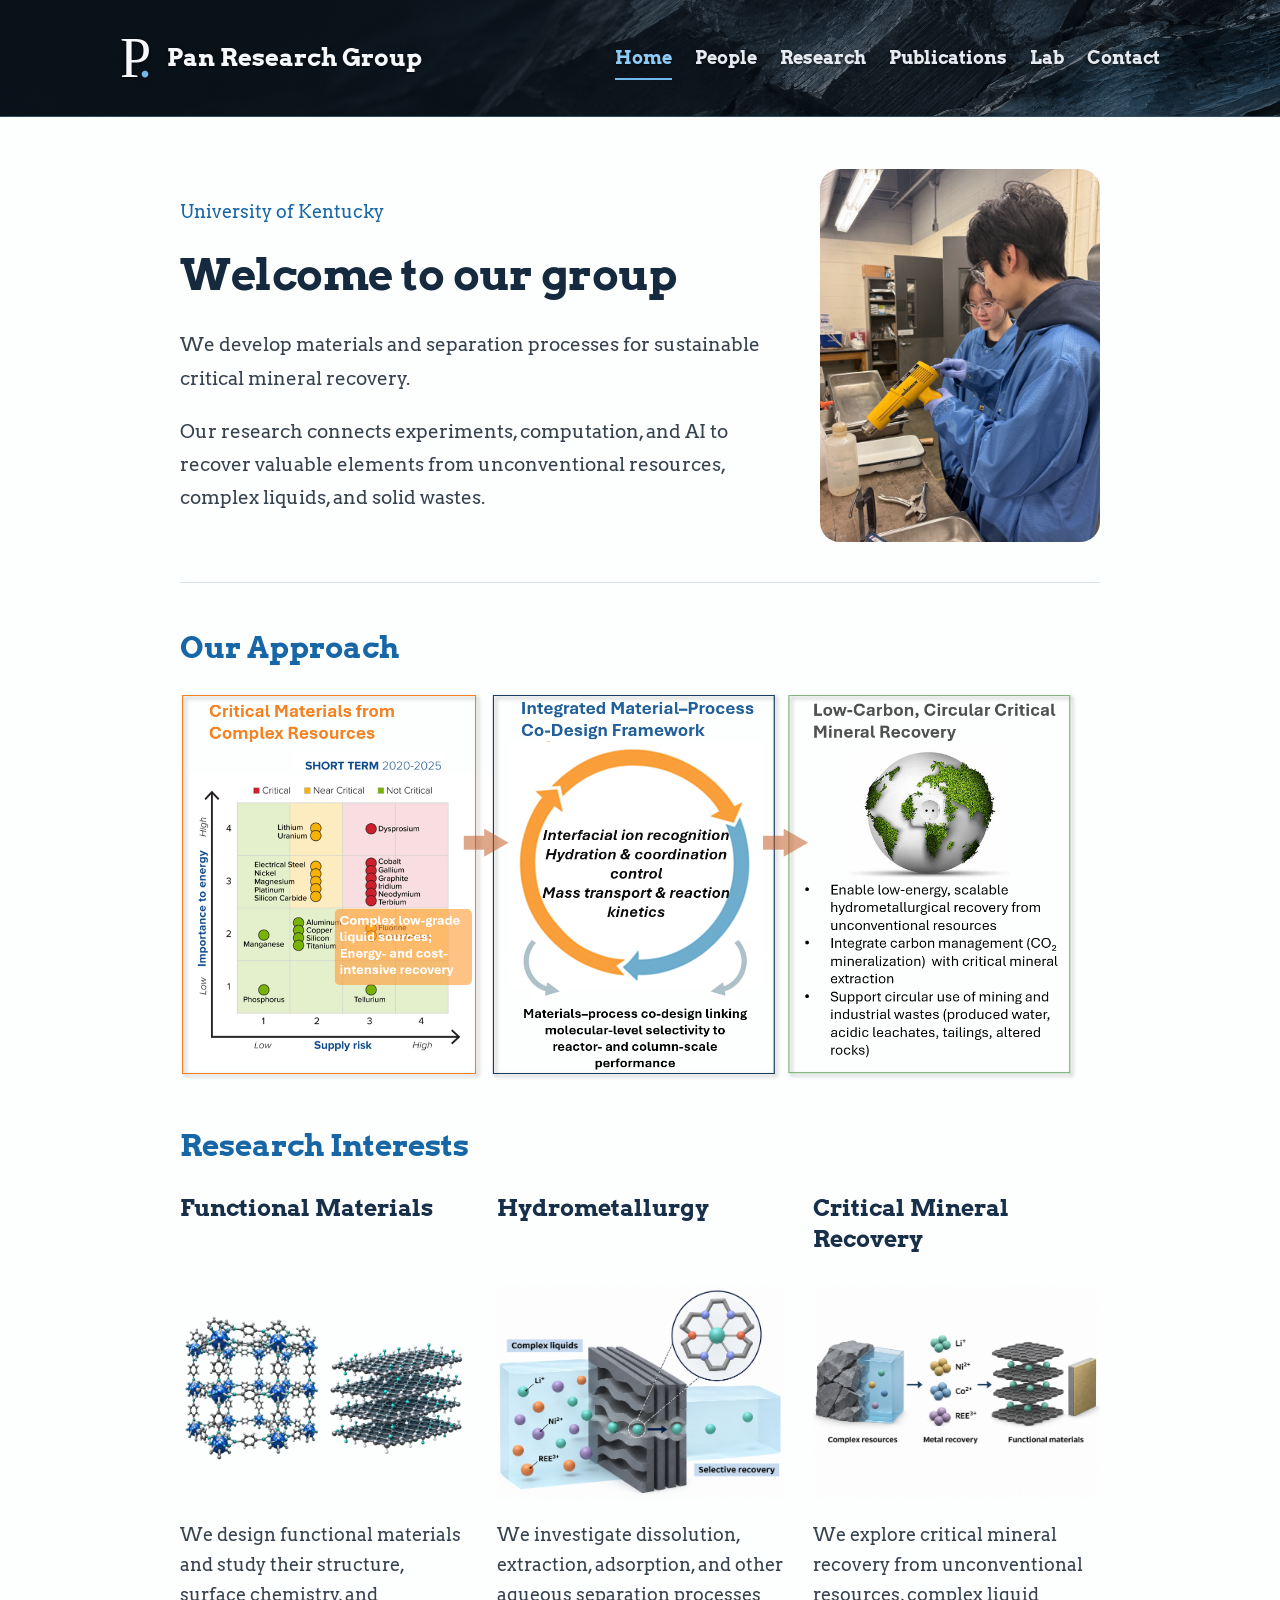
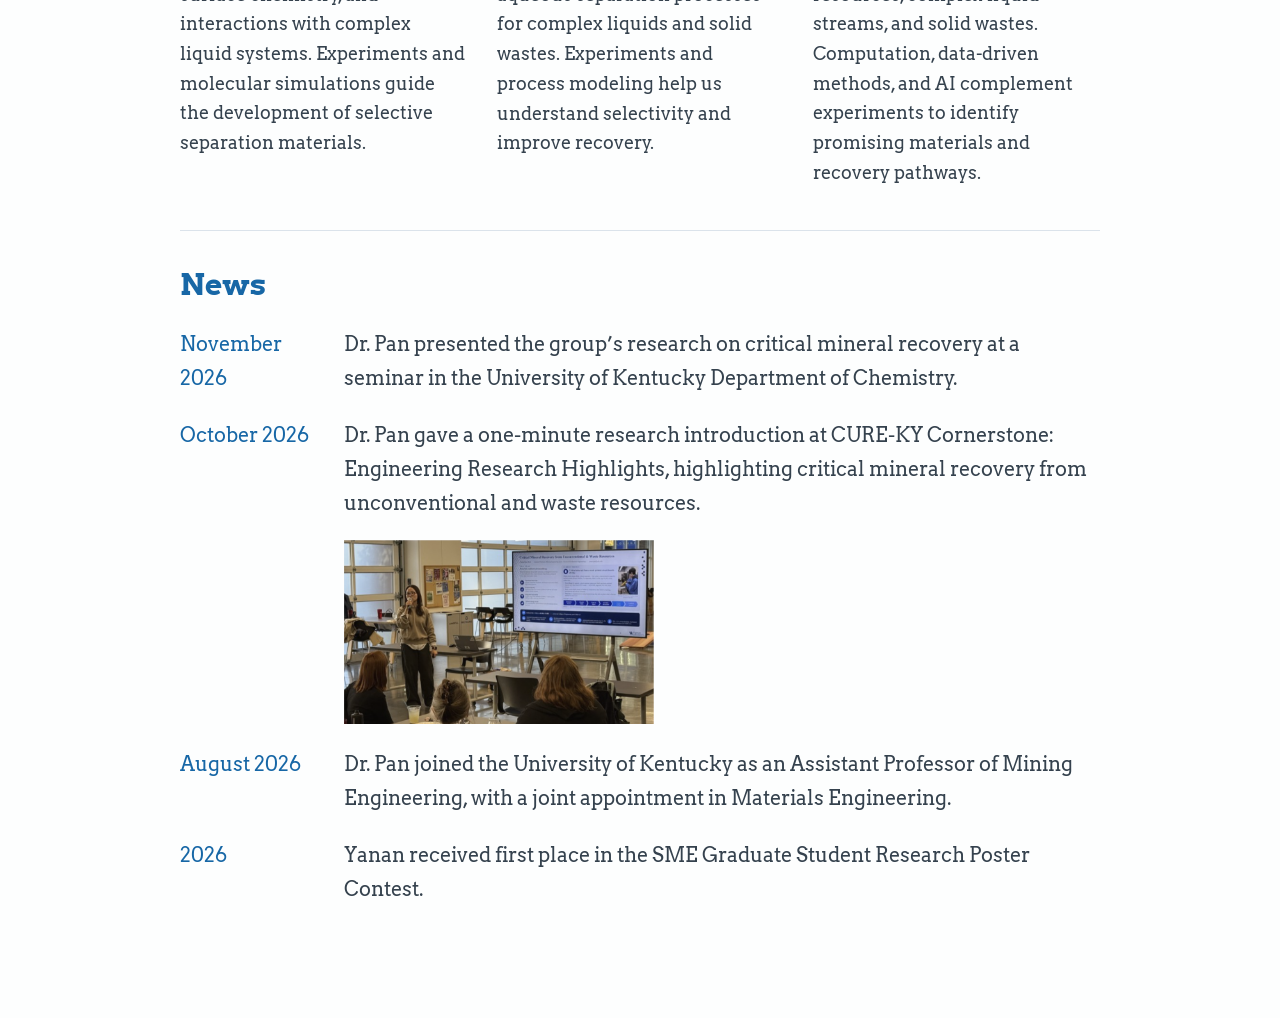
==== commit 271731be: "Add homepage research framework and simplify figure captions" ====
--- a/index.html
+++ b/index.html
@@ -5,7 +5,7 @@
   <meta name="viewport" content="width=device-width, initial-scale=1">
   <meta name="description" content="Pan Research Group at the University of Kentucky. Materials, separations, and critical mineral recovery.">
   <title>Home | Pan Research Group</title>
-  <link rel="stylesheet" href="styles.css?v=20261116-compact">
+  <link rel="stylesheet" href="styles.css?v=20261116-framework">
 </head>
 <body>
   <a class="skip" href="#main">Skip to content</a>
@@ -29,6 +29,10 @@
         <p>Our research connects experiments, computation, and AI to recover valuable elements from unconventional resources, complex liquids, and solid wastes.</p>
       </div>
       <img class="welcome-photo" src="images/students-in-lab.png" alt="Students working together in the laboratory." width="3024" height="4032" fetchpriority="high" decoding="async">
+    </section>
+    <section class="research-framework" aria-labelledby="framework-heading">
+      <h2 id="framework-heading">Our Approach</h2>
+      <img src="images/research/group-research-framework.png" alt="Group research framework: critical materials from complex resources; integrated material–process co-design through interfacial ion recognition, hydration and coordination control, and mass transport and reaction kinetics; low-carbon, circular critical mineral recovery." loading="lazy" decoding="async">
     </section>
     <section>
       <h2 id="research-interests">Research Interests</h2>
--- a/styles.css
+++ b/styles.css
@@ -277,3 +277,6 @@
 .welcome-copy p:last-child { margin-bottom: 0; }
 .welcome-photo { display: block; width: 100%; max-width: 280px; height: auto; aspect-ratio: 3 / 4; object-fit: cover; border-radius: 20px; }
 @media(max-width:760px) { .group-welcome { grid-template-columns: 1fr; gap: 28px; padding-bottom: 32px; } .welcome-photo { max-width: 260px; margin-inline: auto; } .welcome-copy h1 { font-size: 34px; } }
+
+/* Group framework stays complete and scales with the reading width. */
+.research-framework img { display: block; width: 100%; height: auto; margin-top: 24px; }
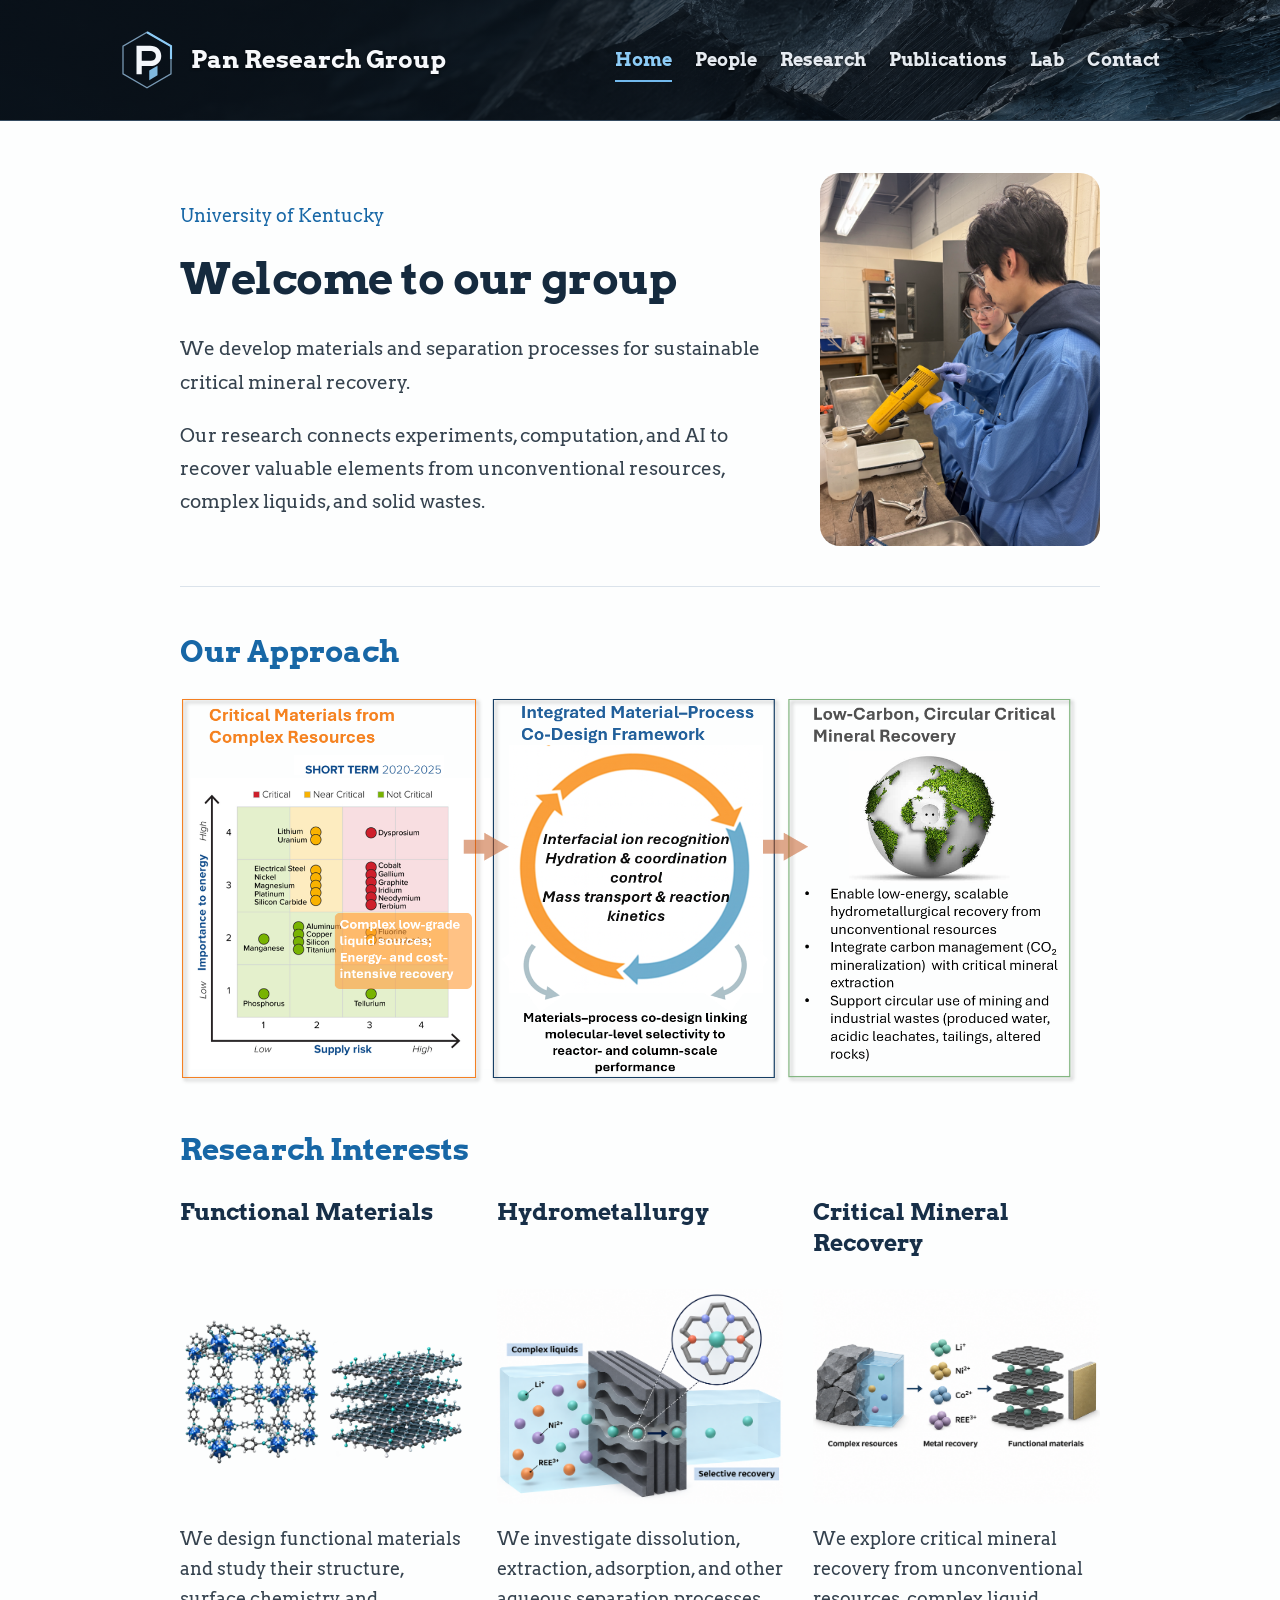
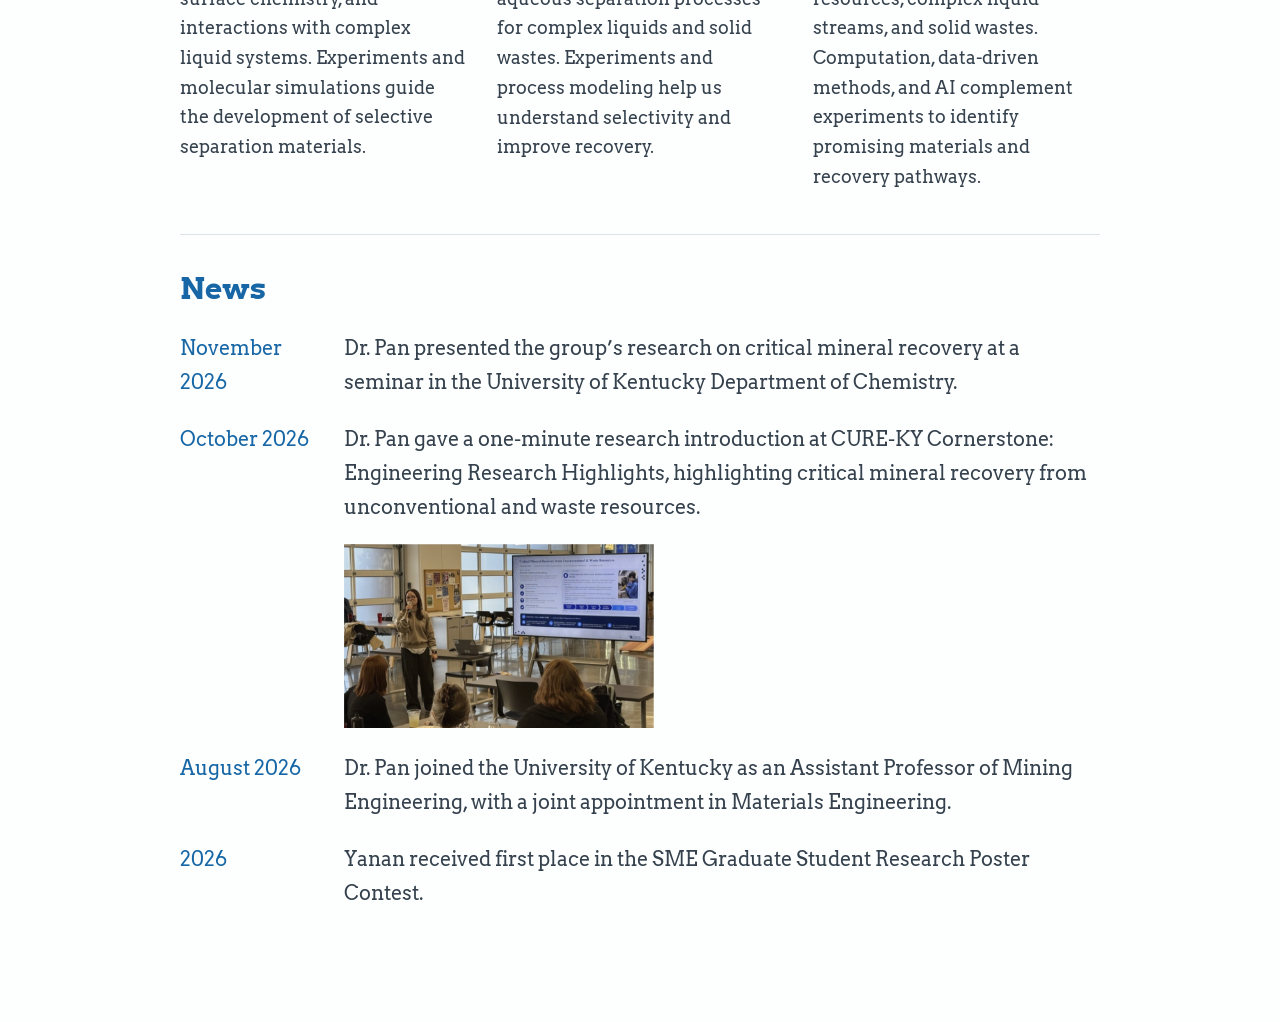
==== commit 1e5b2a30: "Introduce custom crystal P logo across the site" ====
--- a/index.html
+++ b/index.html
@@ -5,12 +5,12 @@
   <meta name="viewport" content="width=device-width, initial-scale=1">
   <meta name="description" content="Pan Research Group at the University of Kentucky. Materials, separations, and critical mineral recovery.">
   <title>Home | Pan Research Group</title>
-  <link rel="stylesheet" href="styles.css?v=20261116-framework">
+  <link rel="stylesheet" href="styles.css?v=20261116-crystal-mark">
 </head>
 <body>
   <a class="skip" href="#main">Skip to content</a>
   <header class="site-header">
-    <div class="site-name"><span class="monogram" aria-hidden="true">P<span>.</span></span><span>Pan Research Group</span></div>
+    <div class="site-name"><img class="lab-mark" src="images/pan-crystal-mark.svg" alt="" aria-hidden="true" width="54" height="60"><span>Pan Research Group</span></div>
     <nav aria-label="Main navigation">
       <a href="index.html" aria-current="page">Home</a>
       <a href="people.html">People</a>
--- a/styles.css
+++ b/styles.css
@@ -280,3 +280,9 @@
 
 /* Group framework stays complete and scales with the reading width. */
 .research-framework img { display: block; width: 100%; height: auto; margin-top: 24px; }
+
+/* Custom vector P monogram framed by a crystal-inspired hexagon. */
+.lab-mark { display: block; width: 54px; height: 60px; flex: none; }
+.site-name { gap: 17px; }
+@media(max-width:760px) { .lab-mark { width: 45px; height: 50px; } .site-name { gap: 14px; } }
+@media(max-width:400px) { .lab-mark { width: 40px; height: 45px; } .site-name { gap: 11px; } }
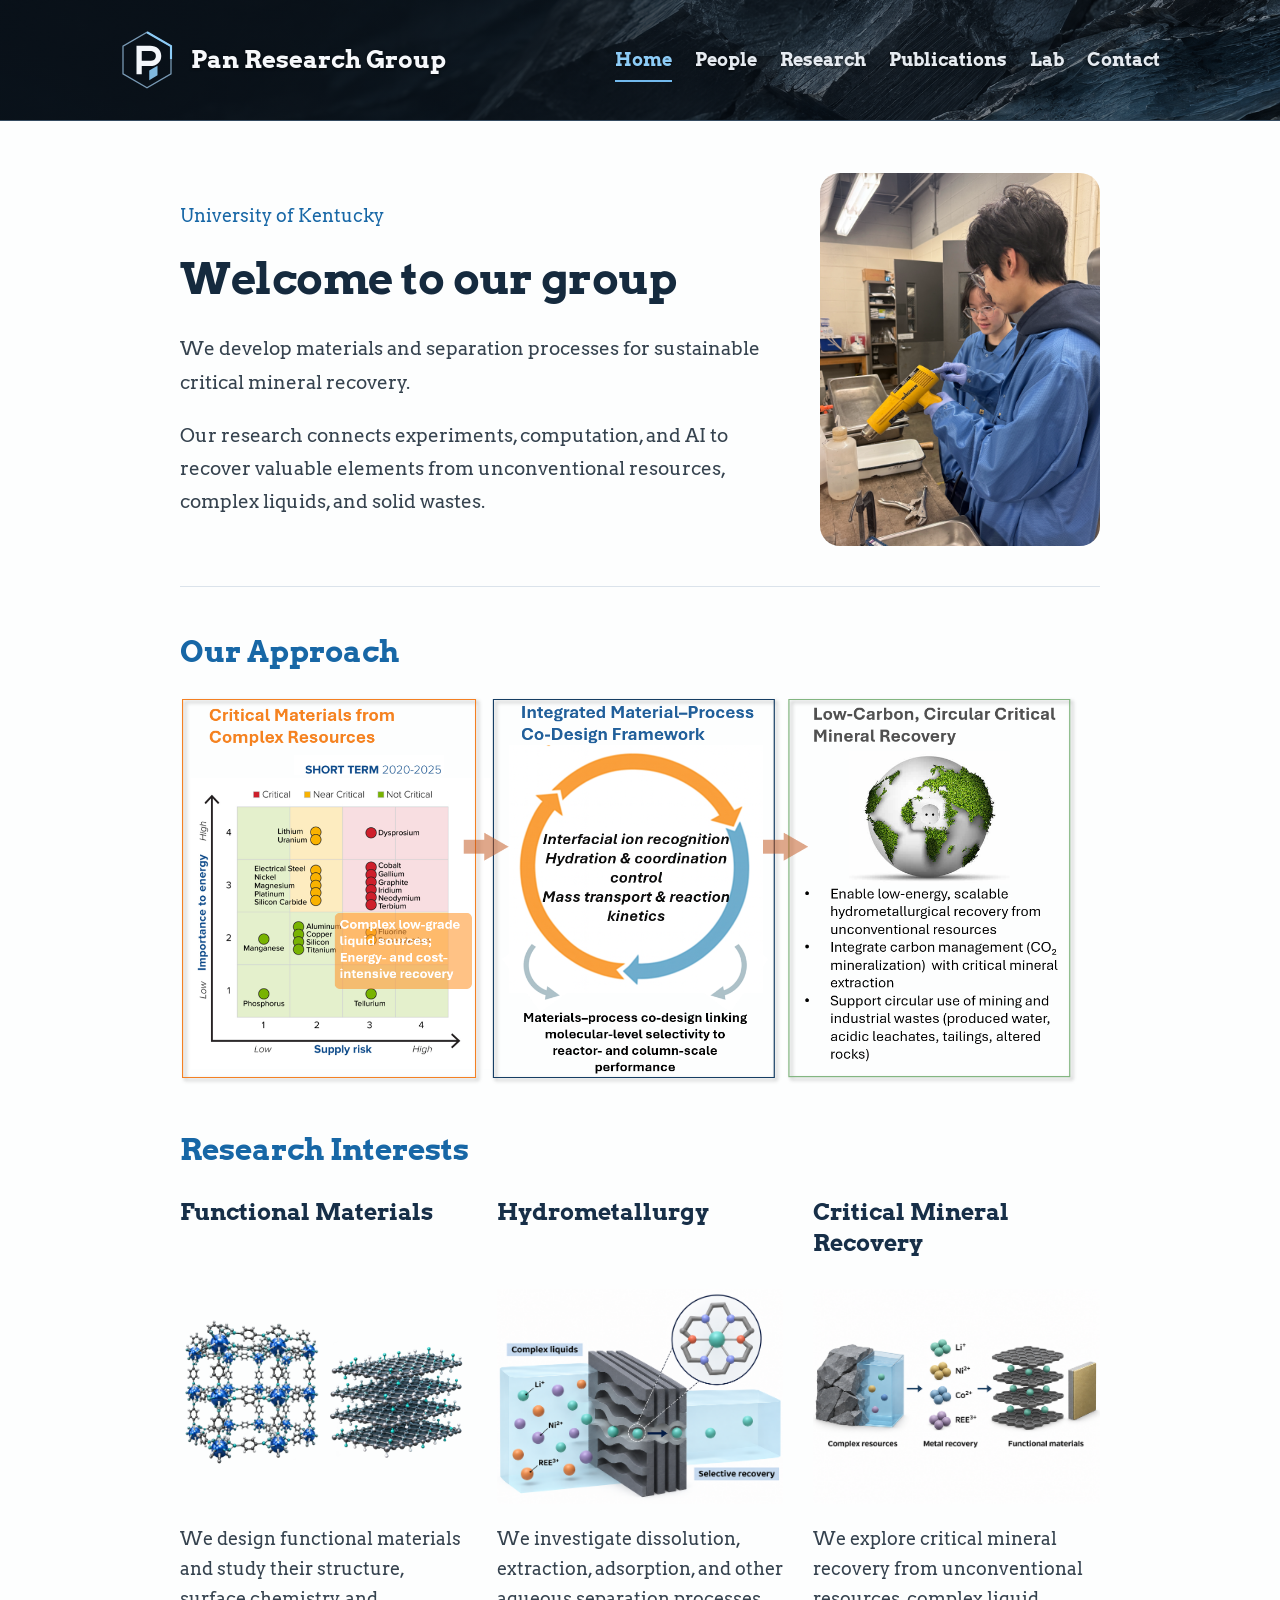
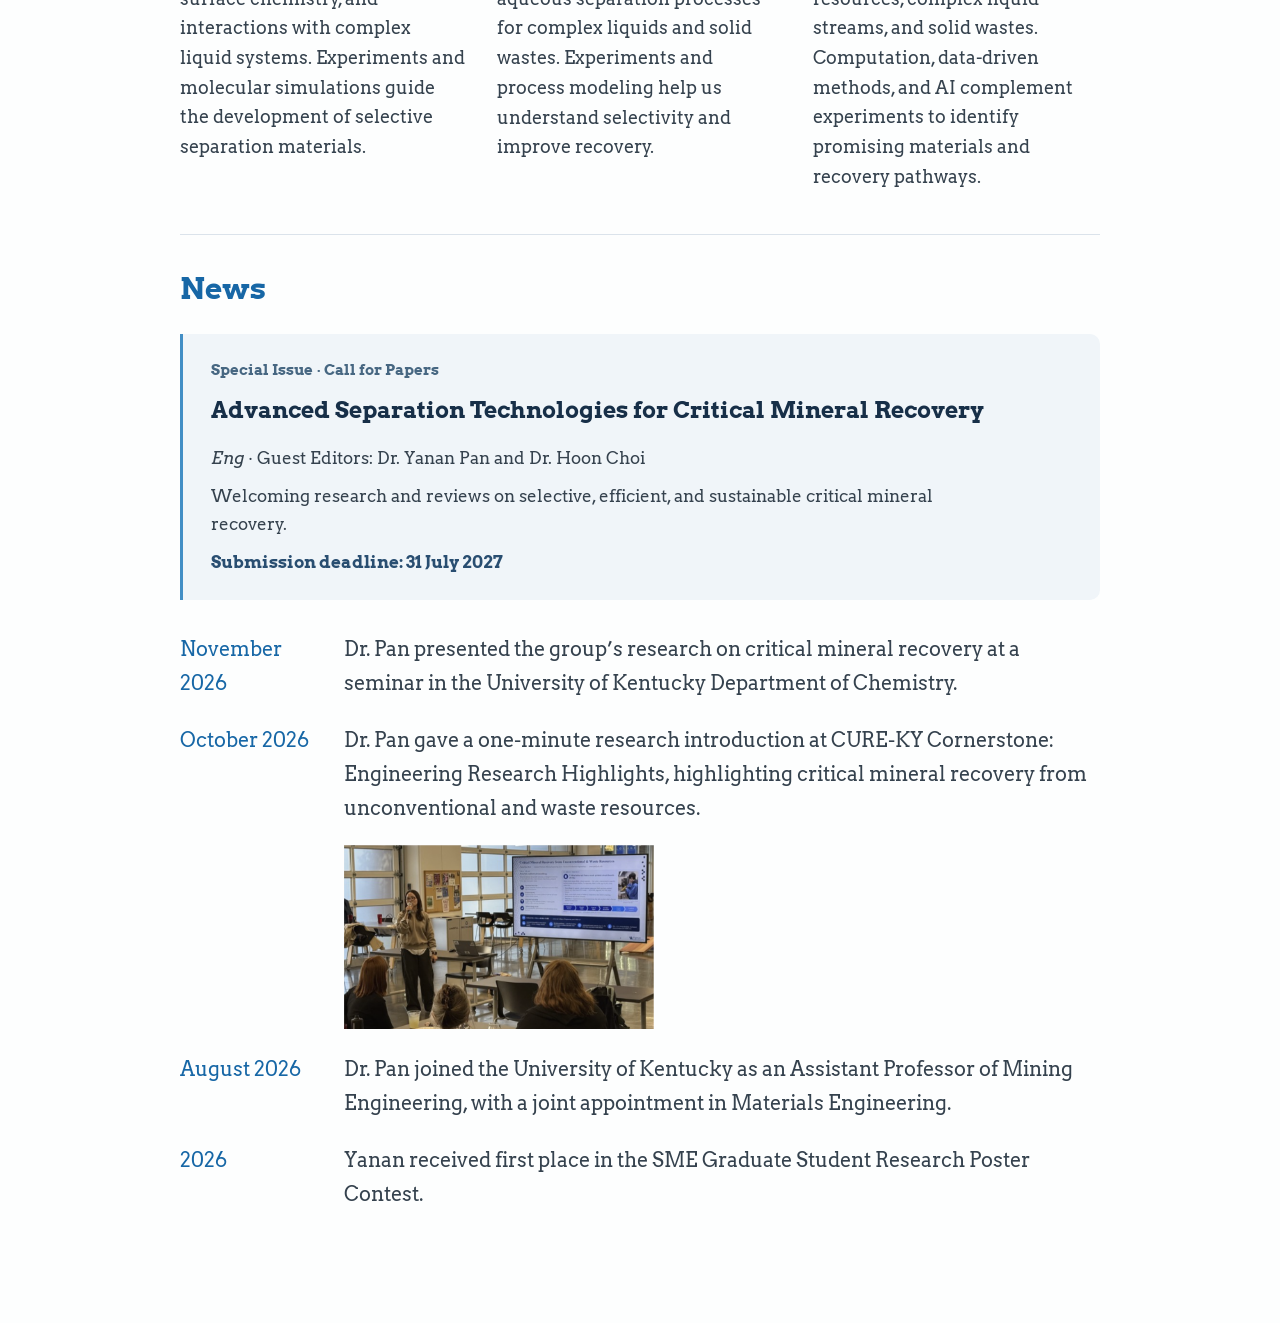
==== commit 2ca5021a: "Promote Eng special issue call for papers in Home News" ====
--- a/index.html
+++ b/index.html
@@ -5,7 +5,7 @@
   <meta name="viewport" content="width=device-width, initial-scale=1">
   <meta name="description" content="Pan Research Group at the University of Kentucky. Materials, separations, and critical mineral recovery.">
   <title>Home | Pan Research Group</title>
-  <link rel="stylesheet" href="styles.css?v=20261116-crystal-mark">
+  <link rel="stylesheet" href="styles.css?v=20261123-special-issue">
 </head>
 <body>
   <a class="skip" href="#main">Skip to content</a>
@@ -56,6 +56,13 @@
     </section>
     <section class="home-section">
       <h2>News</h2>
+      <article class="special-issue-call" aria-labelledby="special-issue-title">
+        <p class="issue-label">Special Issue · Call for Papers</p>
+        <h3 id="special-issue-title"><a href="https://www.mdpi.com/journal/eng/special_issues/7D8876MF79" target="_blank" rel="noopener">Advanced Separation Technologies for Critical Mineral Recovery</a></h3>
+        <p><em>Eng</em> · Guest Editors: Dr. Yanan Pan and Dr. Hoon Choi</p>
+        <p>Welcoming research and reviews on selective, efficient, and sustainable critical mineral recovery.</p>
+        <p class="issue-deadline">Submission deadline: <time datetime="2027-07-31">31 July 2027</time></p>
+      </article>
       <ul class="news">
         <li><time datetime="2026-11">November 2026</time><p>Dr. Pan presented the group’s research on critical mineral recovery at a seminar in the University of Kentucky Department of Chemistry.</p></li>
         <li><time datetime="2026-10">October 2026</time><div class="news-content"><p>Dr. Pan gave a one-minute research introduction at CURE-KY Cornerstone: Engineering Research Highlights, highlighting critical mineral recovery from unconventional and waste resources.</p>
--- a/styles.css
+++ b/styles.css
@@ -286,3 +286,20 @@
 .site-name { gap: 17px; }
 @media(max-width:760px) { .lab-mark { width: 45px; height: 50px; } .site-name { gap: 14px; } }
 @media(max-width:400px) { .lab-mark { width: 40px; height: 45px; } .site-name { gap: 11px; } }
+
+/* Compact Contact typography, scoped to this page. */
+.contact-page { font-size: 18px; line-height: 1.65; }
+.contact-page h1 { font-size: 42px; }
+.contact-page h2 { font-size: 25px; }
+.contact-page .opening-term { font-size: 20px; }
+@media(max-width:760px) { .contact-page h1 { font-size: 34px; } .contact-page h2 { font-size: 23px; } .contact-page { font-size: 17px; } }
+
+/* Featured call for papers within Home News. */
+.special-issue-call { background: #f0f5f9; border-left: 3px solid #428ec5; padding: 24px 28px; margin: 26px 0 32px; border-radius: 0 10px 10px 0; }
+.special-issue-call .issue-label { color: #476782; font-size: 15px; font-weight: 700; margin: 0 0 12px; }
+.special-issue-call h3 { color: var(--ink); font-size: 23px; line-height: 1.45; margin: 0 0 16px; }
+.special-issue-call h3 a { color: inherit; text-decoration: none; }
+.special-issue-call h3 a:hover { text-decoration: underline; }
+.special-issue-call p { font-size: 17px; line-height: 1.65; margin: 0 0 10px; }
+.special-issue-call .issue-deadline { color: #294e71; font-weight: 700; margin-bottom: 0; }
+@media(max-width:600px) { .special-issue-call { padding: 20px; } .special-issue-call h3 { font-size: 21px; } }
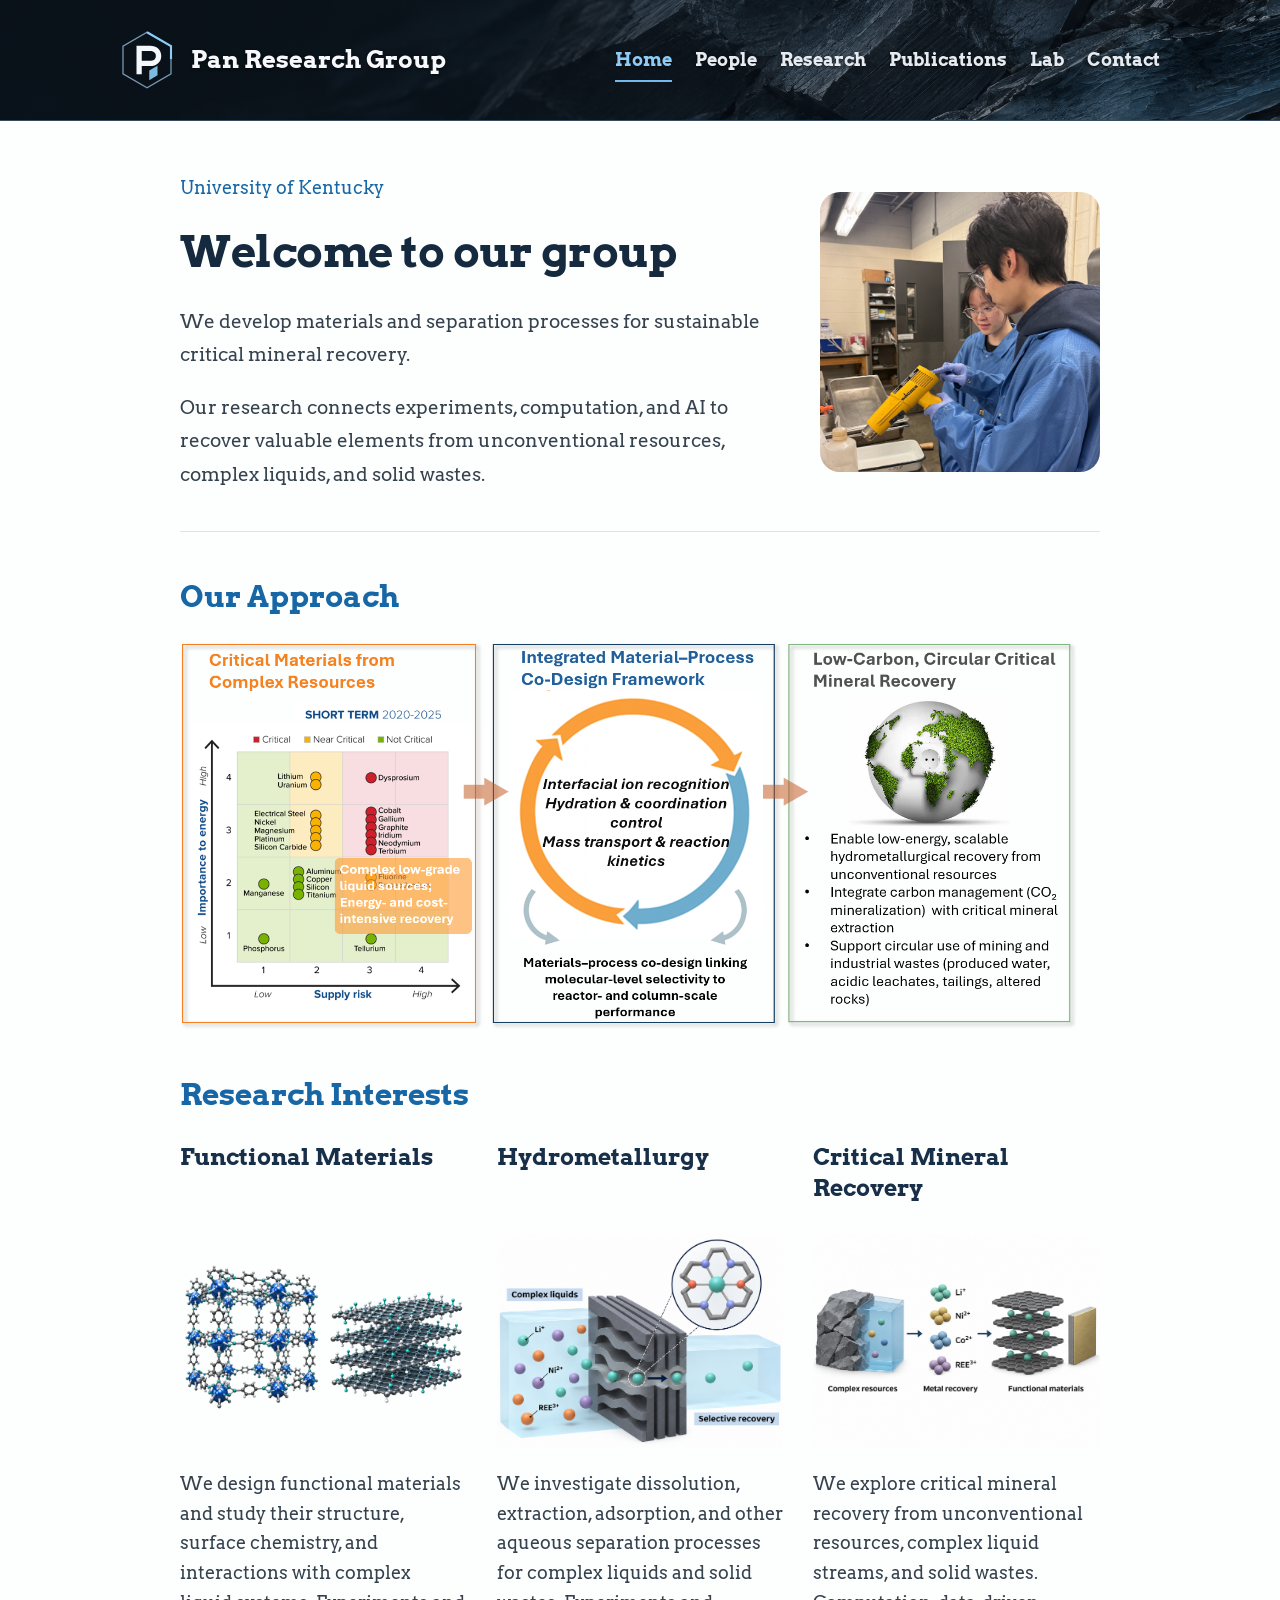
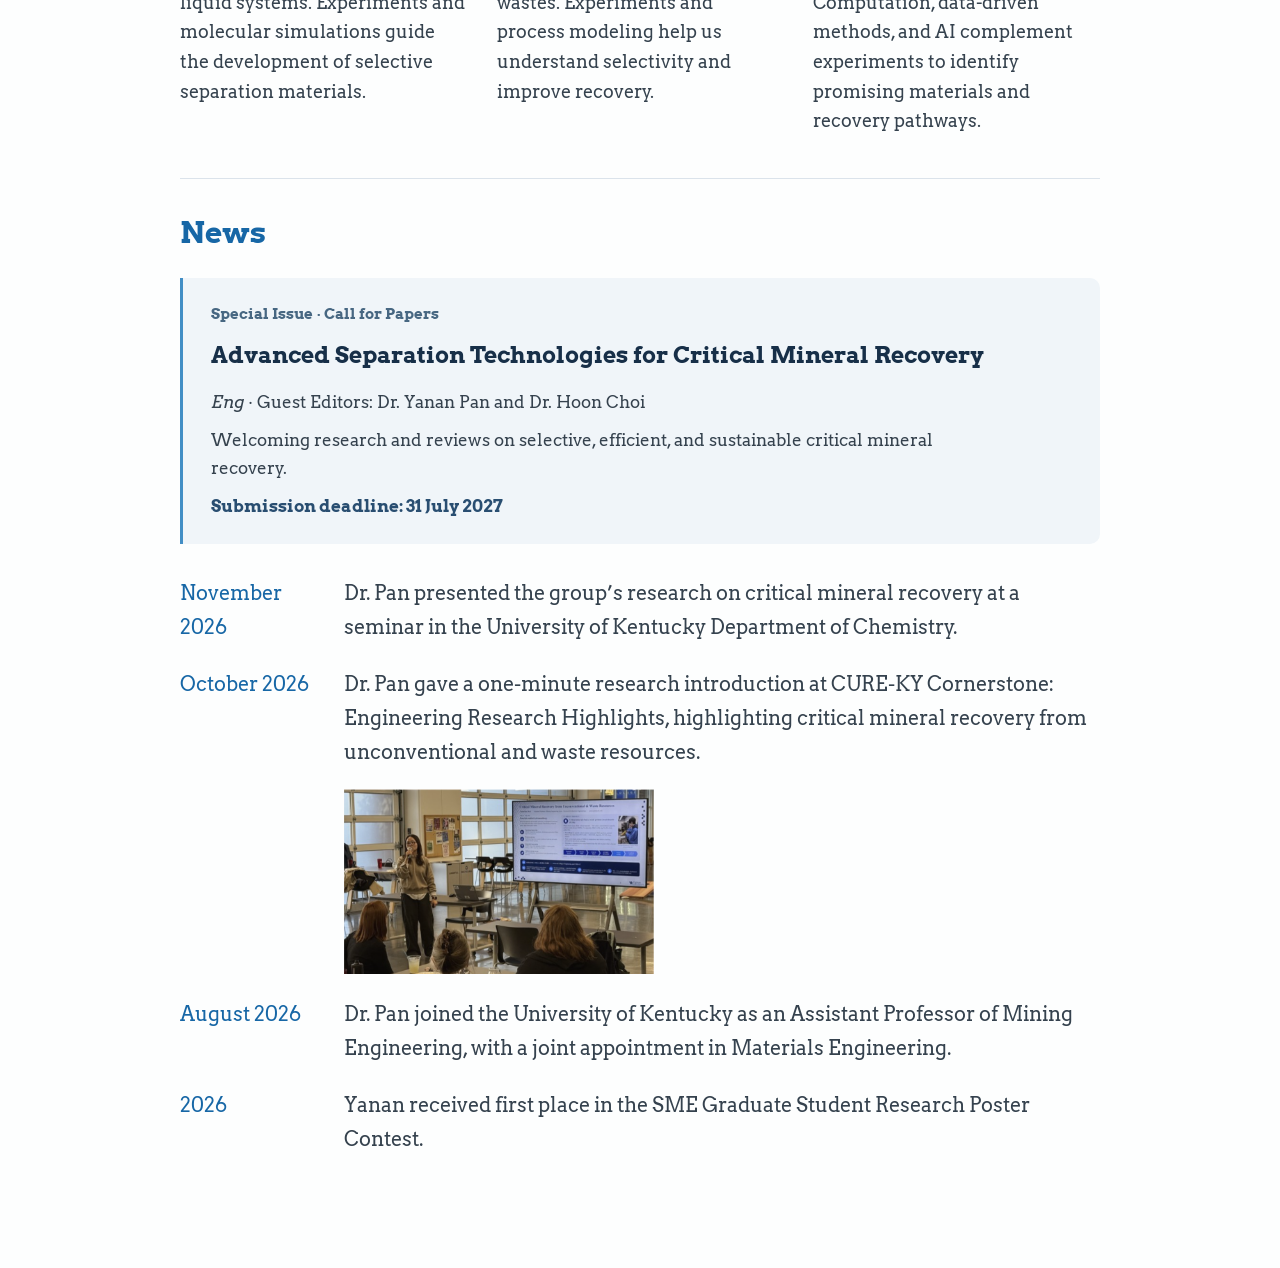
==== commit eaae4ea5: "Crop homepage laboratory photo to a balanced square" ====
--- a/index.html
+++ b/index.html
@@ -5,7 +5,7 @@
   <meta name="viewport" content="width=device-width, initial-scale=1">
   <meta name="description" content="Pan Research Group at the University of Kentucky. Materials, separations, and critical mineral recovery.">
   <title>Home | Pan Research Group</title>
-  <link rel="stylesheet" href="styles.css?v=20261123-special-issue">
+  <link rel="stylesheet" href="styles.css?v=20261124-photo-crop">
 </head>
 <body>
   <a class="skip" href="#main">Skip to content</a>
--- a/styles.css
+++ b/styles.css
@@ -275,7 +275,7 @@
 .welcome-copy h1 { font-size: clamp(32px, 3.5vw, 44px); line-height: 1.25; margin-bottom: 26px; }
 .welcome-copy p:not(.welcome-affiliation) { font-size: 19px; line-height: 1.75; }
 .welcome-copy p:last-child { margin-bottom: 0; }
-.welcome-photo { display: block; width: 100%; max-width: 280px; height: auto; aspect-ratio: 3 / 4; object-fit: cover; border-radius: 20px; }
+.welcome-photo { display: block; width: 100%; max-width: 280px; height: auto; aspect-ratio: 1 / 1; object-fit: cover; object-position: 50% 20%; border-radius: 20px; }
 @media(max-width:760px) { .group-welcome { grid-template-columns: 1fr; gap: 28px; padding-bottom: 32px; } .welcome-photo { max-width: 260px; margin-inline: auto; } .welcome-copy h1 { font-size: 34px; } }
 
 /* Group framework stays complete and scales with the reading width. */
